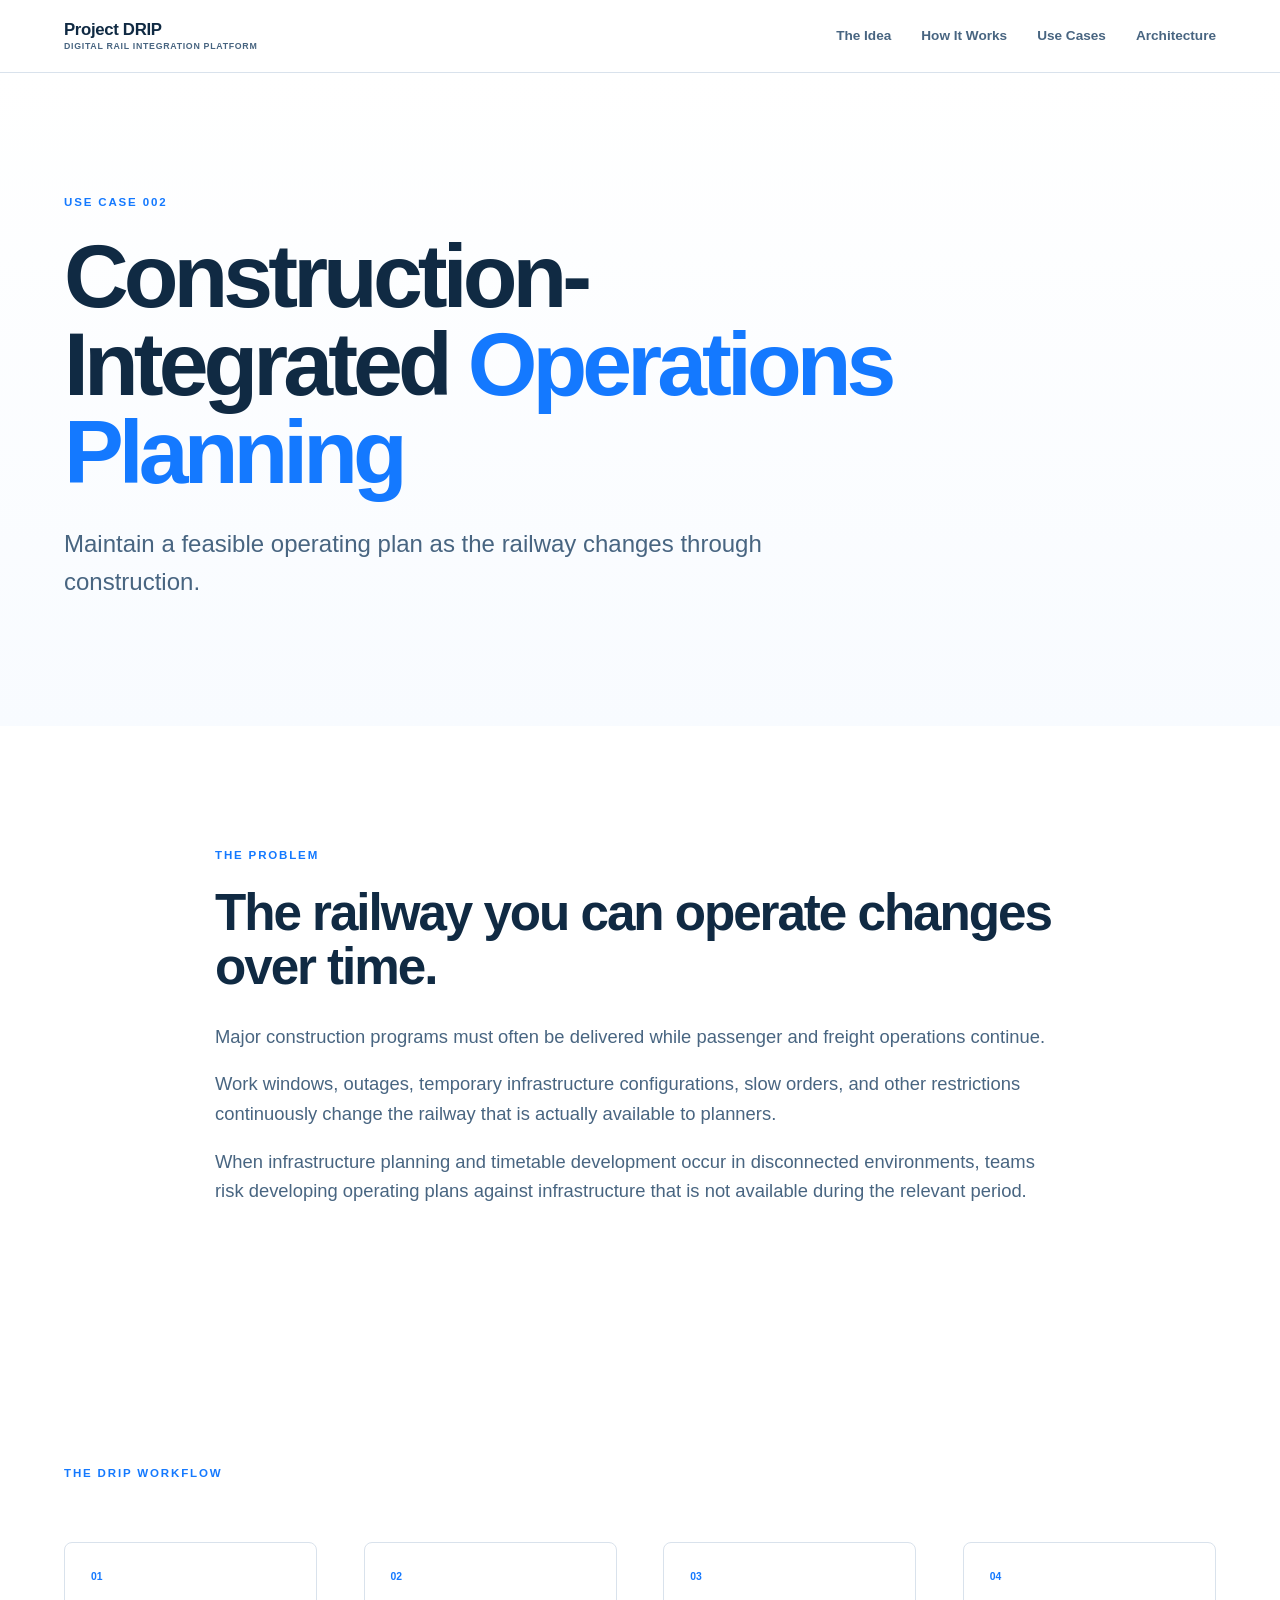
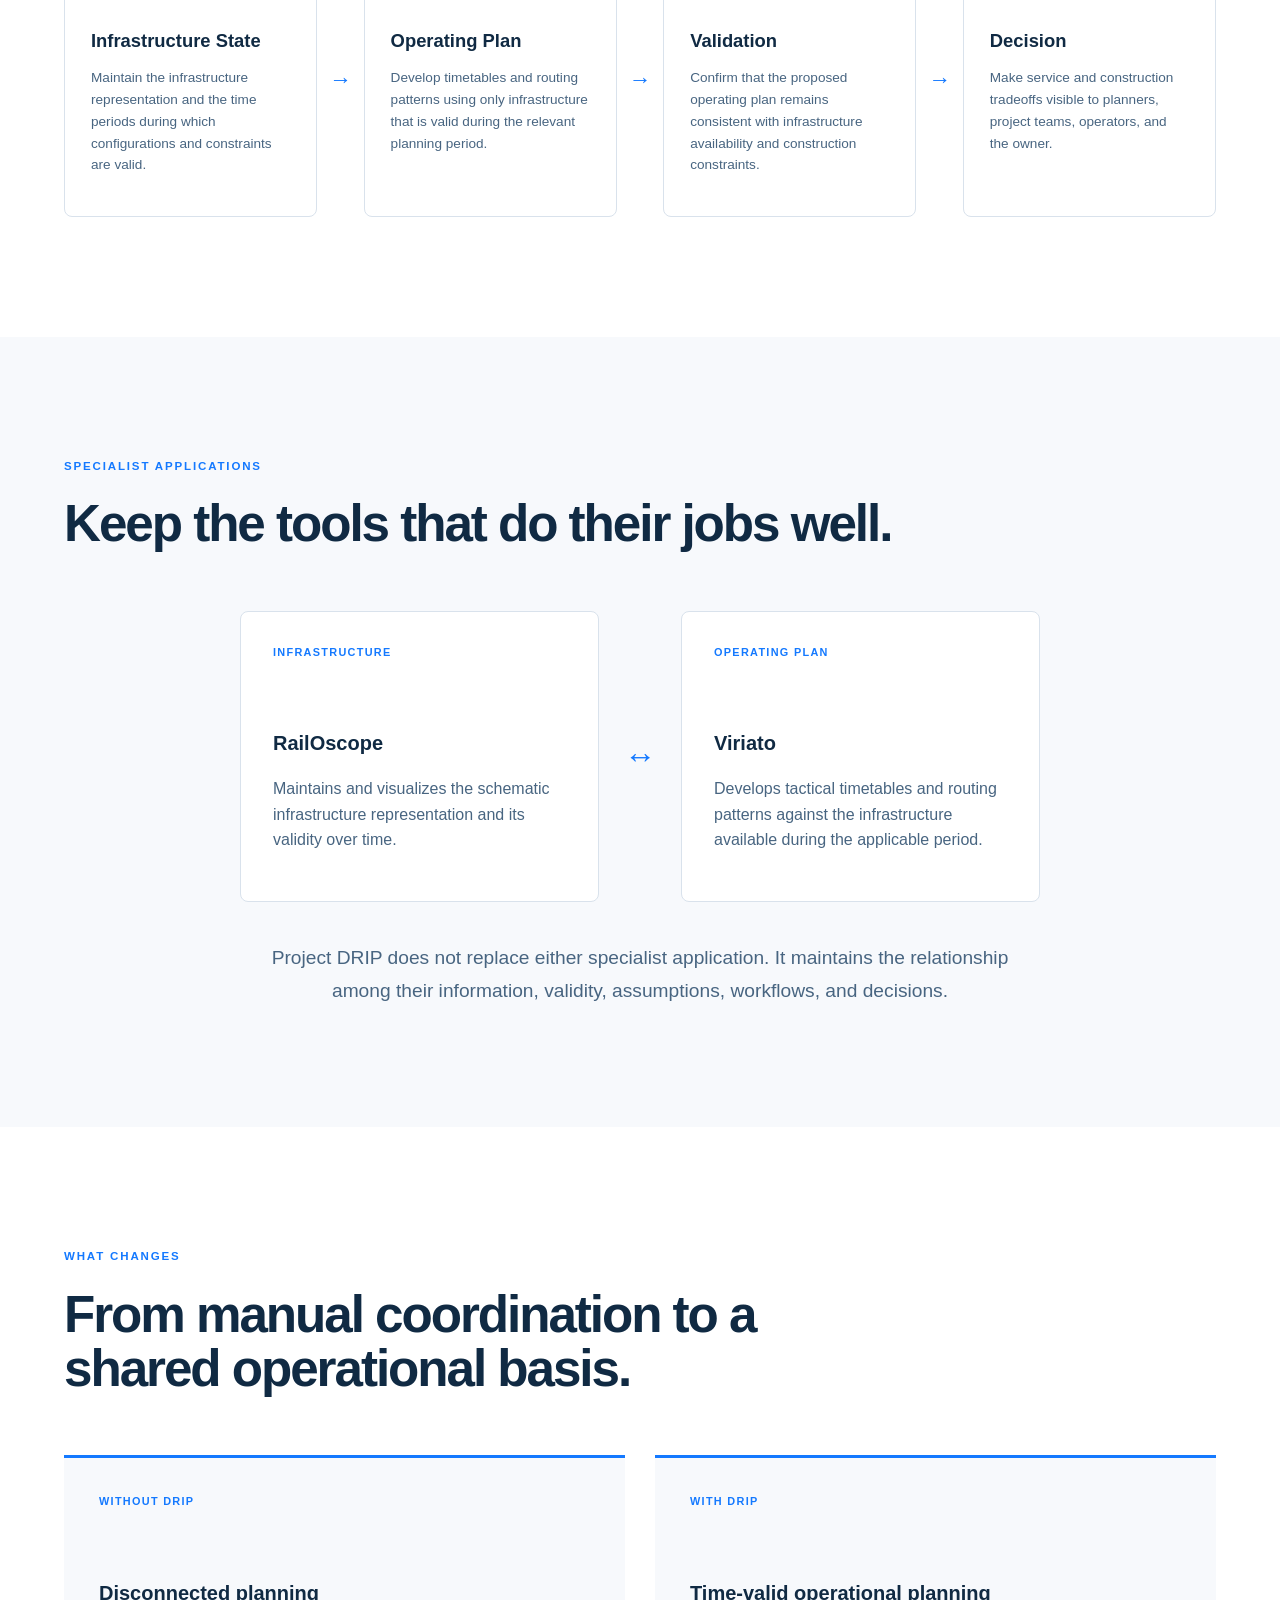
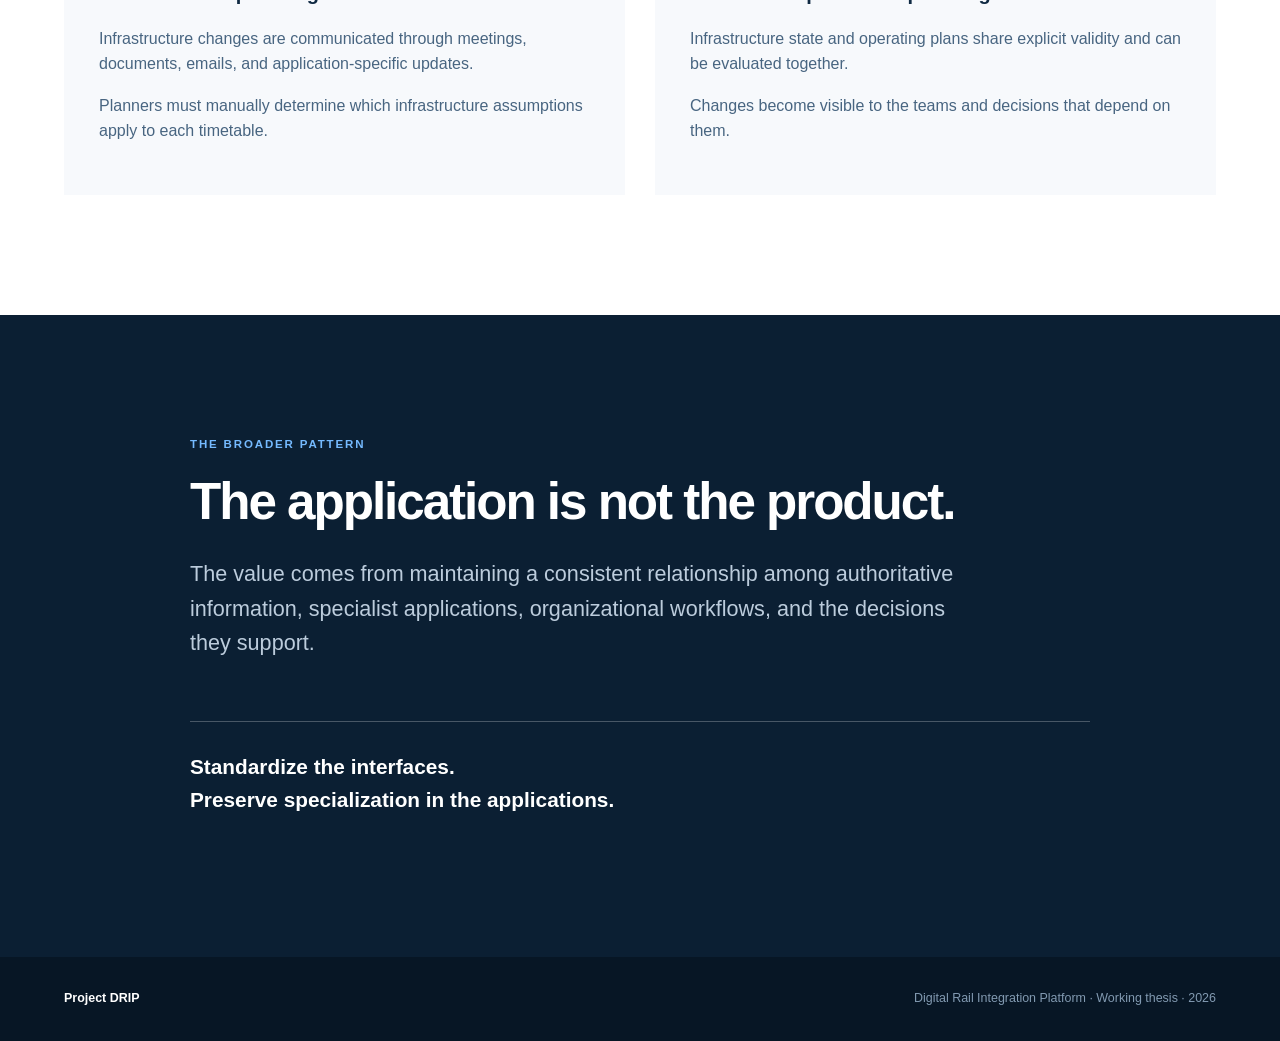
==== construction-operations.html @ 7de424a5 "Add construction operations use case" ====
<!DOCTYPE html>
<html lang="en">
<head>
  <meta charset="UTF-8">
  <meta name="viewport" content="width=device-width, initial-scale=1.0">

  <title>Construction-Integrated Operations | Project DRIP</title>

  <link rel="stylesheet" href="style.css">
</head>

<body>

  <header class="site-header">
    <div class="container nav">

      <a class="brand" href="index.html">
        Project DRIP
        <small>Digital Rail Integration Platform</small>
      </a>

      <nav>
        <a href="index.html#idea">The Idea</a>
        <a href="index.html#core">How It Works</a>
        <a href="index.html#cases">Use Cases</a>
        <a href="index.html#architecture">Architecture</a>
      </nav>

    </div>
  </header>


  <main>

    <section class="use-case-hero">
      <div class="container">

        <p class="eyebrow">USE CASE 002</p>

        <h1>
          Construction-Integrated
          <span>Operations Planning</span>
        </h1>

        <p class="hero-text">
          Maintain a feasible operating plan as the railway changes through
          construction.
        </p>

      </div>
    </section>


    <section class="section">
      <div class="container use-case-content">

        <p class="eyebrow">THE PROBLEM</p>

        <h2>
          The railway you can operate changes over time.
        </h2>

        <p>
          Major construction programs must often be delivered while passenger
          and freight operations continue.
        </p>

        <p>
          Work windows, outages, temporary infrastructure configurations,
          slow orders, and other restrictions continuously change the railway
          that is actually available to planners.
        </p>

        <p>
          When infrastructure planning and timetable development occur in
          disconnected environments, teams risk developing operating plans
          against infrastructure that is not available during the relevant
          period.
        </p>

      </div>
    </section>


    <section class="section core">
      <div class="container">

        <p class="eyebrow">THE DRIP WORKFLOW</p>

        <div class="case-flow">

          <div class="flow-box">
            <span>01</span>
            <strong>Infrastructure State</strong>
            <p>
              Maintain the infrastructure representation and the time periods
              during which configurations and constraints are valid.
            </p>
          </div>

          <div class="flow-arrow">→</div>

          <div class="flow-box">
            <span>02</span>
            <strong>Operating Plan</strong>
            <p>
              Develop timetables and routing patterns using only infrastructure
              that is valid during the relevant planning period.
            </p>
          </div>

          <div class="flow-arrow">→</div>

          <div class="flow-box">
            <span>03</span>
            <strong>Validation</strong>
            <p>
              Confirm that the proposed operating plan remains consistent with
              infrastructure availability and construction constraints.
            </p>
          </div>

          <div class="flow-arrow">→</div>

          <div class="flow-box">
            <span>04</span>
            <strong>Decision</strong>
            <p>
              Make service and construction tradeoffs visible to planners,
              project teams, operators, and the owner.
            </p>
          </div>

        </div>

      </div>
    </section>


    <section class="section problem">
      <div class="container">

        <p class="eyebrow">SPECIALIST APPLICATIONS</p>

        <h2>
          Keep the tools that do their jobs well.
        </h2>

        <div class="tool-model">

          <div class="tool-card">
            <p class="case-number">INFRASTRUCTURE</p>
            <h3>RailOscope</h3>
            <p>
              Maintains and visualizes the schematic infrastructure
              representation and its validity over time.
            </p>
          </div>

          <div class="tool-connection">↔</div>

          <div class="tool-card">
            <p class="case-number">OPERATING PLAN</p>
            <h3>Viriato</h3>
            <p>
              Develops tactical timetables and routing patterns against the
              infrastructure available during the applicable period.
            </p>
          </div>

        </div>

        <p class="section-intro tool-close">
          Project DRIP does not replace either specialist application.
          It maintains the relationship among their information, validity,
          assumptions, workflows, and decisions.
        </p>

      </div>
    </section>


    <section class="section">
      <div class="container">

        <p class="eyebrow">WHAT CHANGES</p>

        <h2>
          From manual coordination to a shared operational basis.
        </h2>

        <div class="before-after">

          <div>
            <p class="case-number">WITHOUT DRIP</p>
            <h3>Disconnected planning</h3>
            <p>
              Infrastructure changes are communicated through meetings,
              documents, emails, and application-specific updates.
            </p>
            <p>
              Planners must manually determine which infrastructure assumptions
              apply to each timetable.
            </p>
          </div>

          <div>
            <p class="case-number">WITH DRIP</p>
            <h3>Time-valid operational planning</h3>
            <p>
              Infrastructure state and operating plans share explicit validity
              and can be evaluated together.
            </p>
            <p>
              Changes become visible to the teams and decisions that depend on
              them.
            </p>
          </div>

        </div>

      </div>
    </section>


    <section class="section thesis">
      <div class="container thesis-content">

        <p class="eyebrow">THE BROADER PATTERN</p>

        <h2>
          The application is not the product.
        </h2>

        <p>
          The value comes from maintaining a consistent relationship among
          authoritative information, specialist applications, organizational
          workflows, and the decisions they support.
        </p>

        <p class="thesis-close">
          Standardize the interfaces.<br>
          Preserve specialization in the applications.
        </p>

      </div>
    </section>

  </main>


  <footer>
    <div class="container footer-content">
      <strong>Project DRIP</strong>
      <span>Digital Rail Integration Platform · Working thesis · 2026</span>
    </div>
  </footer>

</body>
</html>
---- style.css ----
/* =========================================================
   Project DRIP v0.2
   ========================================================= */

:root {
  --ink: #102a43;
  --ink-light: #486581;
  --blue: #1479ff;
  --blue-dark: #075cc5;
  --blue-pale: #edf6ff;
  --green: #12a67a;
  --amber: #d98b18;
  --paper: #ffffff;
  --off-white: #f7f9fc;
  --line: #d9e2ec;
  --dark: #0b1f33;

  --max-width: 1180px;
  --radius: 8px;
}


/* ---------- RESET ---------- */

* {
  box-sizing: border-box;
}

html {
  scroll-behavior: smooth;
}

body {
  margin: 0;

  font-family:
    Inter,
    -apple-system,
    BlinkMacSystemFont,
    "Segoe UI",
    Roboto,
    Helvetica,
    Arial,
    sans-serif;

  color: var(--ink);
  background: var(--paper);
  line-height: 1.6;
}

a {
  color: inherit;
  text-decoration: none;
}

.container {
  width: min(90%, var(--max-width));
  margin: 0 auto;
}


/* ---------- TYPOGRAPHY ---------- */

h1,
h2,
h3,
p {
  margin-top: 0;
}

h1 {
  max-width: 900px;
  margin-bottom: 28px;

  font-size: clamp(3rem, 7vw, 6.6rem);
  line-height: 0.98;
  letter-spacing: -0.055em;
  font-weight: 650;
}

h1 span {
  color: var(--blue);
}

h2 {
  max-width: 850px;
  margin-bottom: 28px;

  font-size: clamp(2.2rem, 4vw, 4.2rem);
  line-height: 1.05;
  letter-spacing: -0.04em;
  font-weight: 600;
}

h3 {
  font-size: 1.25rem;
  line-height: 1.25;
}

.eyebrow {
  margin-bottom: 22px;

  color: var(--blue);
  font-size: 0.72rem;
  font-weight: 750;
  letter-spacing: 0.16em;
}

.section-intro {
  max-width: 760px;
  margin-bottom: 56px;

  color: var(--ink-light);
  font-size: 1.2rem;
  line-height: 1.7;
}


/* ---------- HEADER ---------- */

.site-header {
  position: sticky;
  top: 0;
  z-index: 100;

  background: rgba(255, 255, 255, 0.94);
  border-bottom: 1px solid var(--line);
  backdrop-filter: blur(12px);
}

.nav {
  min-height: 72px;

  display: flex;
  align-items: center;
  justify-content: space-between;
}

.brand {
  display: flex;
  flex-direction: column;

  font-size: 1.05rem;
  font-weight: 750;
  line-height: 1.05;
  letter-spacing: -0.02em;
}

.brand small {
  margin-top: 4px;

  color: var(--ink-light);
  font-size: 0.55rem;
  font-weight: 600;
  letter-spacing: 0.08em;
  text-transform: uppercase;
}

nav {
  display: flex;
  gap: 30px;
}

nav a {
  color: var(--ink-light);
  font-size: 0.85rem;
  font-weight: 600;
}

nav a:hover {
  color: var(--blue);
}


/* ---------- HERO ---------- */

.hero {
  min-height: 82vh;

  display: flex;
  align-items: center;

  padding: 120px 0 100px;

  background:
    linear-gradient(
      180deg,
      #ffffff 0%,
      #f8fbff 100%
    );
}

.hero-content {
  position: relative;
}

.hero-text {
  max-width: 750px;
  margin-bottom: 34px;

  color: var(--ink-light);
  font-size: clamp(1.15rem, 2vw, 1.5rem);
  line-height: 1.6;
}

.hero-principle {
  display: inline-block;

  padding-top: 18px;

  border-top: 2px solid var(--blue);

  font-size: 1rem;
  font-weight: 650;
}


/* ---------- GENERAL SECTIONS ---------- */

.section {
  padding: 120px 0;
}

.problem,
.cases {
  background: var(--off-white);
}


/* ---------- PROBLEM / DOMAINS ---------- */

.domain-grid {
  display: grid;
  grid-template-columns: repeat(5, 1fr);

  margin: 50px 0;

  border-top: 1px solid var(--line);
  border-bottom: 1px solid var(--line);
}

.domain-card {
  min-height: 150px;
  padding: 26px 22px;

  border-right: 1px solid var(--line);
}

.domain-card:last-child {
  border-right: none;
}

.domain-card span {
  display: block;
  margin-bottom: 42px;

  color: var(--blue);
  font-size: 0.7rem;
  font-weight: 750;
}

.domain-card h3 {
  margin-bottom: 0;
}

.problem-close {
  max-width: 780px;

  color: var(--ink-light);
  font-size: 1.15rem;
}


/* ---------- CORE MODEL ---------- */

.core-model {
  max-width: 760px;
  margin: 70px auto 45px;

  text-align: center;
}

.core-input {
  display: grid;
  grid-template-columns: 1fr auto 1fr;
  align-items: center;
  gap: 20px;
}

.model-box {
  padding: 26px 30px;

  background: var(--paper);
  border: 1px solid var(--line);
  border-radius: var(--radius);

  box-shadow: 0 8px 24px rgba(16, 42, 67, 0.06);
}

.model-box span {
  display: block;
  margin-bottom: 8px;

  color: var(--ink-light);
  font-size: 0.65rem;
  font-weight: 750;
  letter-spacing: 0.12em;
}

.model-box strong {
  font-size: 1.3rem;
}

.model-primary {
  max-width: 430px;
  margin: 0 auto;

  color: white;
  background: var(--blue);
  border-color: var(--blue);
}

.model-primary span {
  color: rgba(255, 255, 255, 0.72);
}

.plus {
  color: var(--blue);
  font-size: 1.7rem;
}

.arrow-down {
  margin: 18px 0;

  color: var(--blue);
  font-size: 1.6rem;
}

.feedback {
  margin-top: 20px;

  color: var(--green);
  font-size: 0.85rem;
  font-weight: 700;
}

.core-expansion {
  max-width: 680px;
  margin: 0 auto;

  color: var(--ink-light);
  text-align: center;
}


/* ---------- EVOLUTION / CRIS ---------- */

.evolution {
  background: var(--blue-pale);
}

.evolution-model {
  margin: 65px 0 45px;

  display: grid;
  grid-template-columns: 1fr auto 1fr auto 1fr;
  align-items: stretch;
  gap: 20px;
}

.evolution-stage {
  padding: 32px;

  background: white;
  border: 1px solid #b9dcff;
  border-radius: var(--radius);
}

.evolution-stage-primary {
  color: white;
  background: var(--blue);
  border-color: var(--blue);
}

.stage-label {
  margin-bottom: 45px;

  color: var(--blue);
  font-size: 0.68rem;
  font-weight: 800;
  letter-spacing: 0.14em;
}

.evolution-stage-primary .stage-label {
  color: rgba(255, 255, 255, 0.7);
}

.evolution-stage p:not(.stage-label) {
  color: var(--ink-light);
}

.evolution-stage-primary p:not(.stage-label) {
  color: rgba(255, 255, 255, 0.78);
}

.evolution-arrow {
  align-self: center;

  color: var(--blue);
  font-size: 1.6rem;
}

.evolution-close {
  max-width: 800px;

  color: var(--ink-light);
  font-size: 1.1rem;
}


/* ---------- WORKFLOW ---------- */

.workflow {
  color: white;
  background: var(--dark);
}

.workflow .eyebrow {
  color: #75baff;
}

.workflow-grid {
  display: grid;
  grid-template-columns: repeat(4, 1fr);
}

.workflow-grid > div {
  min-height: 270px;
  padding: 32px;

  border-top: 1px solid rgba(255, 255, 255, 0.2);
  border-right: 1px solid rgba(255, 255, 255, 0.2);
}

.workflow-grid > div:last-child {
  border-right: none;
}

.workflow-grid span {
  display: block;
  margin-bottom: 65px;

  color: #75baff;
  font-size: 0.7rem;
  font-weight: 750;
}

.workflow-grid h3 {
  font-size: 1.6rem;
}

.workflow-grid p {
  color: #bcccdc;
}


/* ---------- CASES ---------- */

.case-grid {
  display: grid;
  grid-template-columns: repeat(2, 1fr);
  gap: 24px;

  margin-top: 60px;
}

.case-card {
  min-height: 390px;
  padding: 34px;

  display: flex;
  flex-direction: column;

  background: white;
  border: 1px solid var(--line);
  border-radius: var(--radius);

  transition:
    transform 0.2s ease,
    box-shadow 0.2s ease;
}

.case-card:hover {
  transform: translateY(-4px);

  box-shadow: 0 14px 36px rgba(16, 42, 67, 0.09);
}

.case-number {
  margin-bottom: 70px;

  color: var(--blue);
  font-size: 0.68rem;
  font-weight: 750;
  letter-spacing: 0.12em;
}

.case-card h3 {
  font-size: 1.55rem;
}

.case-card > p:not(.case-number) {
  color: var(--ink-light);
}

.case-relationship {
  margin: 24px 0;
  padding: 14px 16px;

  color: var(--blue-dark);
  background: var(--blue-pale);
  border-left: 3px solid var(--blue);

  font-size: 0.82rem;
  font-weight: 700;
}

.case-tags {
  margin-top: auto;

  display: flex;
  flex-wrap: wrap;
  gap: 8px;
}

.case-tags span {
  padding: 6px 10px;

  color: var(--ink-light);
  background: var(--off-white);
  border: 1px solid var(--line);
  border-radius: 100px;

  font-size: 0.68rem;
  font-weight: 650;
}


/* ---------- ARCHITECTURE ---------- */

.architecture-model {
  margin-top: 70px;
  padding: 50px;

  background: var(--off-white);
  border: 1px solid var(--line);
  border-radius: var(--radius);

  text-align: center;
}

.architecture-row,
.outcome-row {
  display: grid;
  gap: 12px;
}

.architecture-row {
  grid-template-columns: repeat(5, 1fr);
}

.outcome-row {
  grid-template-columns: repeat(3, 1fr);
}

.architecture-row div,
.outcome-row div {
  padding: 18px 10px;

  background: white;
  border: 1px solid var(--line);
  border-radius: 5px;

  font-size: 0.85rem;
  font-weight: 650;
}

.architecture-arrow {
  margin: 16px 0;

  color: var(--blue);
  font-size: 1.4rem;
}

.standards-layer {
  padding: 17px;

  color: var(--blue-dark);
  background: var(--blue-pale);
  border: 1px solid #b9dcff;
  border-radius: 5px;

  font-size: 0.72rem;
  font-weight: 750;
  letter-spacing: 0.08em;
}

.platform-layer {
  padding: 30px;

  color: white;
  background: var(--blue);
  border-radius: 5px;
}

.platform-layer span {
  display: block;
  margin-bottom: 6px;

  font-size: 0.65rem;
  font-weight: 750;
  letter-spacing: 0.14em;

  opacity: 0.75;
}

.platform-layer strong {
  font-size: 1.35rem;
}


/* ---------- PRINCIPLES ---------- */

.principles {
  background: var(--paper);
}

.principle-list {
  border-top: 1px solid var(--line);
}

.principle-list > div {
  display: grid;
  grid-template-columns: 80px 1fr;
  align-items: center;

  min-height: 105px;

  border-bottom: 1px solid var(--line);
}

.principle-list span {
  color: var(--blue);
  font-size: 0.7rem;
  font-weight: 750;
}

.principle-list h3 {
  margin: 0;

  font-size: clamp(1.4rem, 2.5vw, 2.2rem);
  letter-spacing: -0.025em;
}


/* ---------- THESIS ---------- */

.thesis {
  color: white;
  background: var(--dark);
}

.thesis-content {
  max-width: 900px;
}

.thesis .eyebrow {
  color: #75baff;
}

.thesis h2 {
  color: white;
}

.thesis-content > p:not(.eyebrow):not(.thesis-close) {
  max-width: 800px;

  color: #bcccdc;
  font-size: 1.35rem;
}

.thesis-close {
  margin-top: 60px;
  padding-top: 28px;

  border-top: 1px solid rgba(255, 255, 255, 0.25);

  color: white;
  font-size: 1.3rem;
  font-weight: 650;
}


/* ---------- DETAILED USE CASE ---------- */

.use-case-hero {
  padding: 120px 0 90px;

  background:
    linear-gradient(
      180deg,
      #ffffff 0%,
      #f8fbff 100%
    );
}

.use-case-content {
  max-width: 850px;
}

.use-case-content > p:not(.eyebrow) {
  color: var(--ink-light);
  font-size: 1.15rem;
}

.case-flow {
  display: grid;
  grid-template-columns: 1fr auto 1fr auto 1fr auto 1fr;
  align-items: stretch;
  gap: 12px;

  margin-top: 60px;
}

.flow-box {
  padding: 26px;

  background: white;
  border: 1px solid var(--line);
  border-radius: var(--radius);
}

.flow-box span {
  display: block;
  margin-bottom: 40px;

  color: var(--blue);
  font-size: 0.65rem;
  font-weight: 750;
}

.flow-box strong {
  display: block;
  margin-bottom: 12px;

  font-size: 1.15rem;
}

.flow-box p {
  color: var(--ink-light);
  font-size: 0.85rem;
}

.flow-arrow {
  align-self: center;

  color: var(--blue);
  font-size: 1.4rem;
}

.tool-model {
  max-width: 800px;
  margin: 60px auto 40px;

  display: grid;
  grid-template-columns: 1fr auto 1fr;
  align-items: center;
  gap: 25px;
}

.tool-card {
  min-height: 250px;
  padding: 32px;

  background: white;
  border: 1px solid var(--line);
  border-radius: var(--radius);
}

.tool-card p:not(.case-number) {
  color: var(--ink-light);
}

.tool-connection {
  color: var(--blue);
  font-size: 2rem;
}

.tool-close {
  margin: 0 auto;
  text-align: center;
}

.before-after {
  display: grid;
  grid-template-columns: 1fr 1fr;
  gap: 30px;

  margin-top: 60px;
}

.before-after > div {
  padding: 35px;

  background: var(--off-white);
  border-top: 3px solid var(--blue);
}

.before-after p:not(.case-number) {
  color: var(--ink-light);
}


/* ---------- FOOTER ---------- */

footer {
  padding: 32px 0;

  color: #829ab1;
  background: #071625;
}

.footer-content {
  display: flex;
  justify-content: space-between;

  font-size: 0.78rem;
}

.footer-content strong {
  color: white;
}


/* ---------- RESPONSIVE ---------- */

@media (max-width: 850px) {

  nav {
    display: none;
  }

  .hero {
    min-height: auto;
  }

  .section {
    padding: 85px 0;
  }

  .domain-grid,
  .case-grid,
  .workflow-grid {
    grid-template-columns: 1fr;
  }

  .domain-card,
  .workflow-grid > div {
    border-right: none;
    border-bottom: 1px solid var(--line);
  }

  .core-input {
    grid-template-columns: 1fr;
  }

  .plus {
    margin: -10px 0;
  }

  .evolution-model {
    grid-template-columns: 1fr;
  }

  .evolution-arrow {
    transform: rotate(90deg);
    justify-self: center;
  }

  .architecture-row {
    grid-template-columns: 1fr;
  }

  .architecture-model {
    padding: 24px;
  }

  .case-flow,
  .tool-model,
  .before-after {
    grid-template-columns: 1fr;
  }

  .flow-arrow,
  .tool-connection {
    transform: rotate(90deg);
    justify-self: center;
  }

  .footer-content {
    gap: 15px;
    flex-direction: column;
  }
}
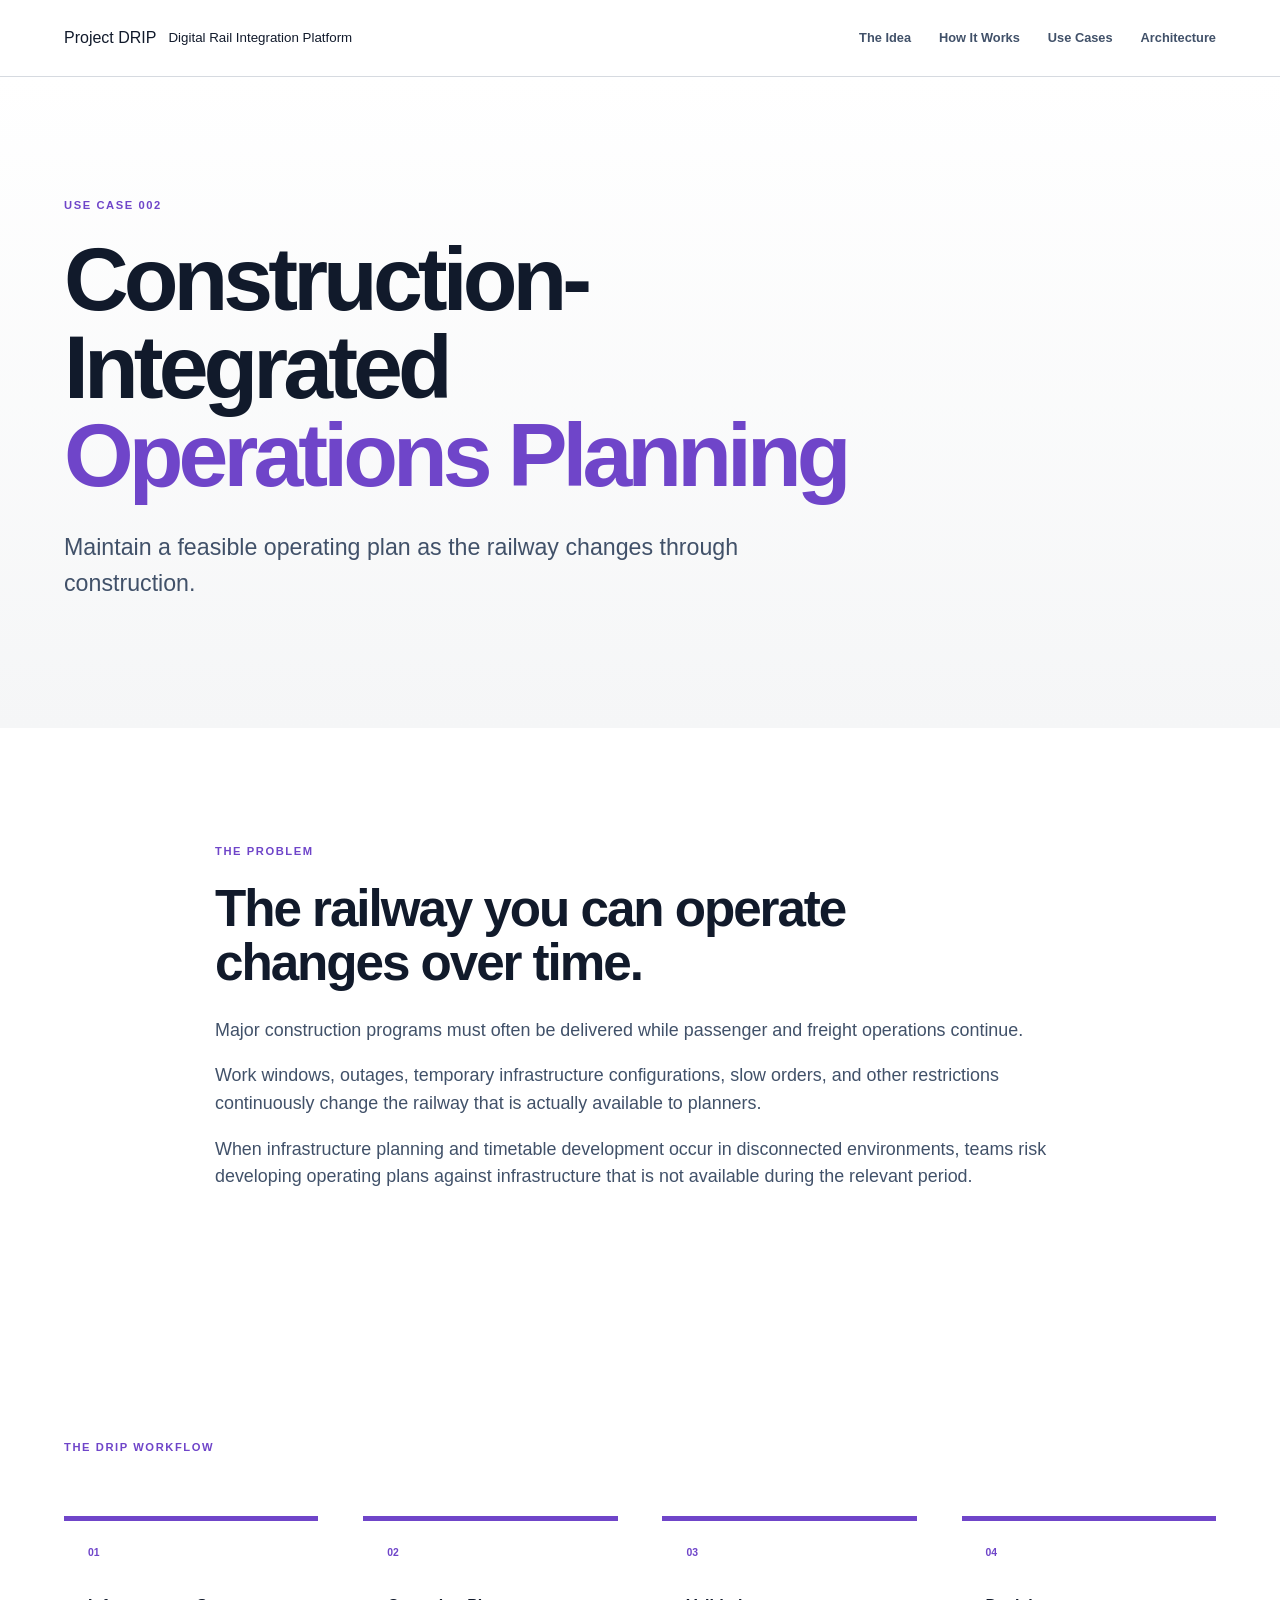
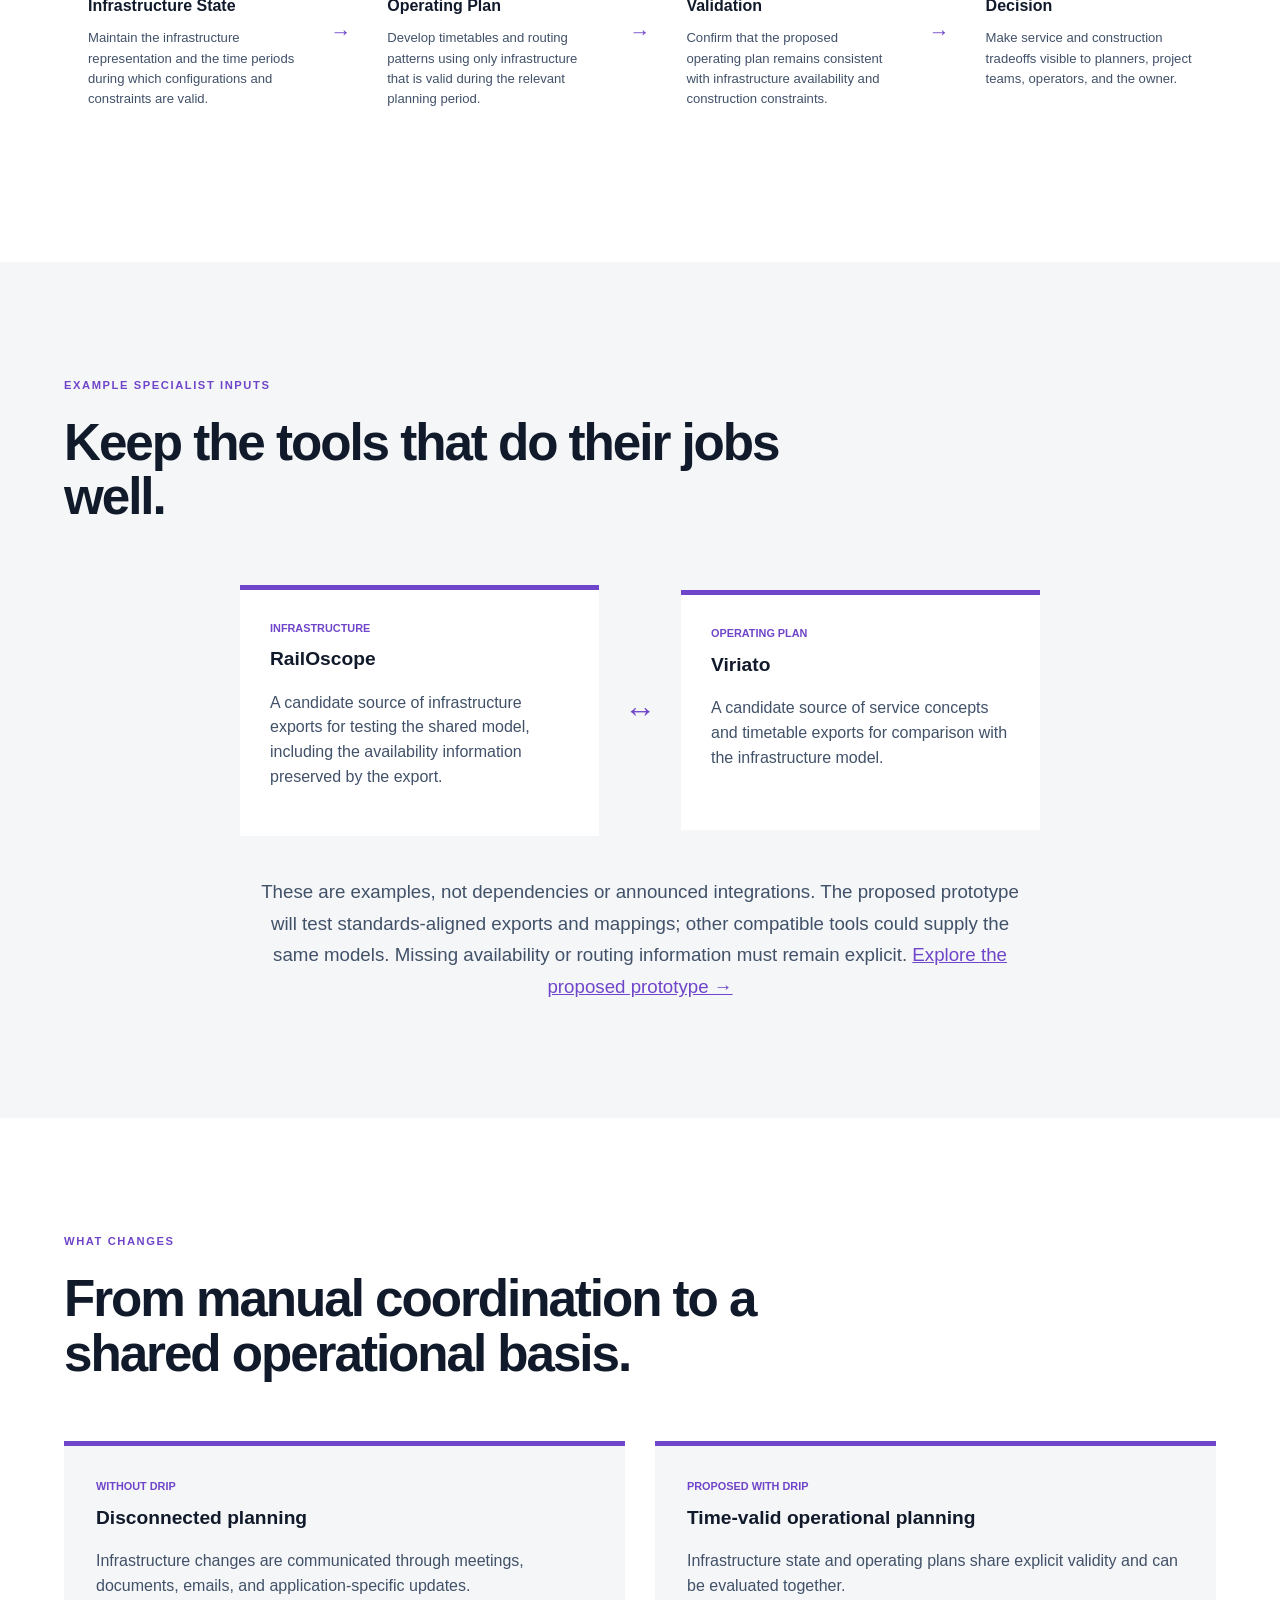
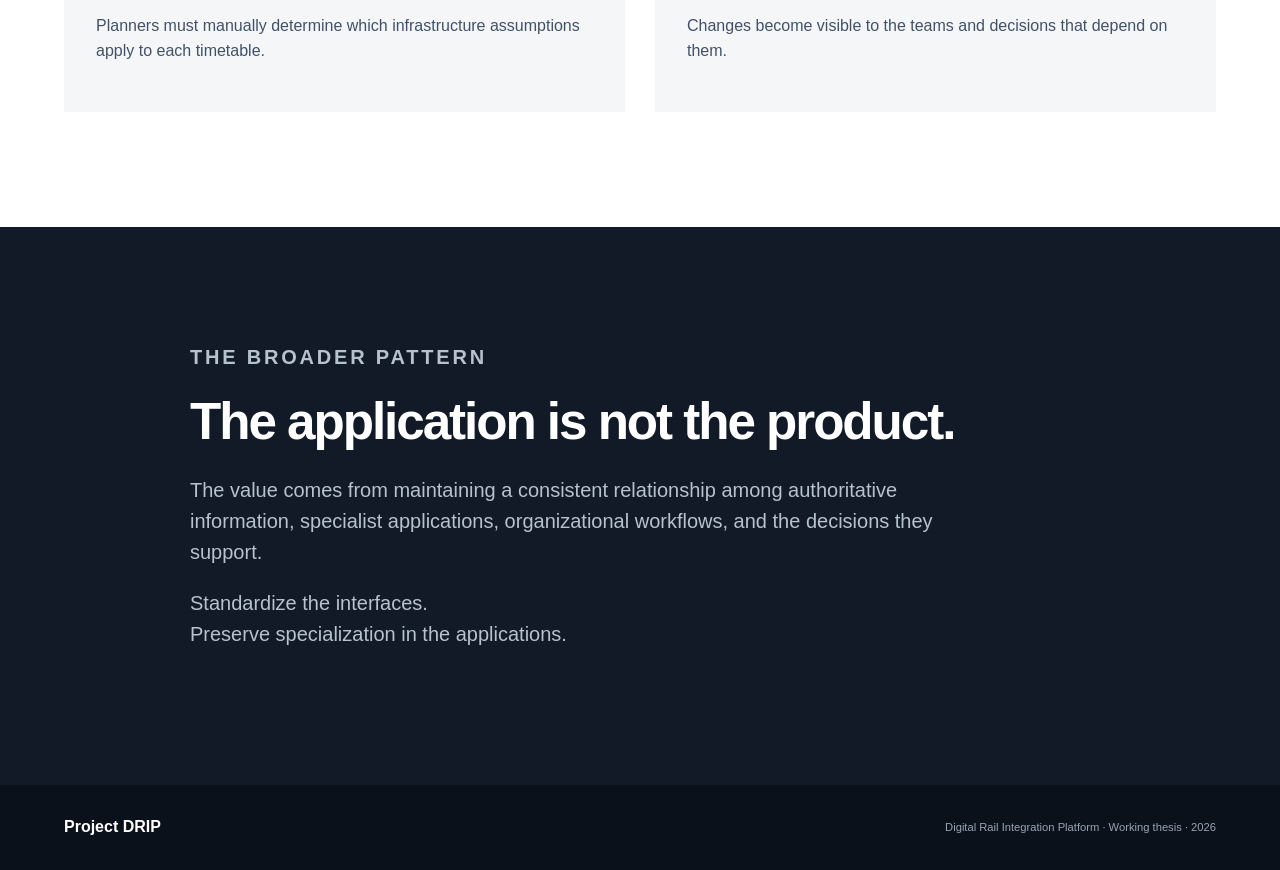
==== commit 2b0313db: "Clarify DRIP operating-plan architecture and prototype Simplify client capacity around the North Sta" ====
--- a/construction-operations.html
+++ b/construction-operations.html
@@ -1,260 +1,256 @@
-<!DOCTYPE html>
-<html lang="en">
-<head>
-  <meta charset="UTF-8">
-  <meta name="viewport" content="width=device-width, initial-scale=1.0">
-
-  <title>Construction-Integrated Operations | Project DRIP</title>
-
-  <link rel="stylesheet" href="style.css">
-</head>
-
-<body>
-
-  <header class="site-header">
-    <div class="container nav">
-
-      <a class="brand" href="index.html">
-        Project DRIP
-        <small>Digital Rail Integration Platform</small>
-      </a>
-
-      <nav>
-        <a href="index.html#idea">The Idea</a>
-        <a href="index.html#core">How It Works</a>
-        <a href="index.html#cases">Use Cases</a>
-        <a href="index.html#architecture">Architecture</a>
-      </nav>
-
-    </div>
-  </header>
-
-
-  <main>
-
-    <section class="use-case-hero">
-      <div class="container">
-
-        <p class="eyebrow">USE CASE 002</p>
-
-        <h1>
-          Construction-Integrated
-          <span>Operations Planning</span>
-        </h1>
-
-        <p class="hero-text">
-          Maintain a feasible operating plan as the railway changes through
-          construction.
-        </p>
-
-      </div>
-    </section>
-
-
-    <section class="section">
-      <div class="container use-case-content">
-
-        <p class="eyebrow">THE PROBLEM</p>
-
-        <h2>
-          The railway you can operate changes over time.
-        </h2>
-
-        <p>
-          Major construction programs must often be delivered while passenger
-          and freight operations continue.
-        </p>
-
-        <p>
-          Work windows, outages, temporary infrastructure configurations,
-          slow orders, and other restrictions continuously change the railway
-          that is actually available to planners.
-        </p>
-
-        <p>
-          When infrastructure planning and timetable development occur in
-          disconnected environments, teams risk developing operating plans
-          against infrastructure that is not available during the relevant
-          period.
-        </p>
-
-      </div>
-    </section>
-
-
-    <section class="section core">
-      <div class="container">
-
-        <p class="eyebrow">THE DRIP WORKFLOW</p>
-
-        <div class="case-flow">
-
-          <div class="flow-box">
-            <span>01</span>
-            <strong>Infrastructure State</strong>
-            <p>
-              Maintain the infrastructure representation and the time periods
-              during which configurations and constraints are valid.
-            </p>
-          </div>
-
-          <div class="flow-arrow">→</div>
-
-          <div class="flow-box">
-            <span>02</span>
-            <strong>Operating Plan</strong>
-            <p>
-              Develop timetables and routing patterns using only infrastructure
-              that is valid during the relevant planning period.
-            </p>
-          </div>
-
-          <div class="flow-arrow">→</div>
-
-          <div class="flow-box">
-            <span>03</span>
-            <strong>Validation</strong>
-            <p>
-              Confirm that the proposed operating plan remains consistent with
-              infrastructure availability and construction constraints.
-            </p>
-          </div>
-
-          <div class="flow-arrow">→</div>
-
-          <div class="flow-box">
-            <span>04</span>
-            <strong>Decision</strong>
-            <p>
-              Make service and construction tradeoffs visible to planners,
-              project teams, operators, and the owner.
-            </p>
-          </div>
-
-        </div>
-
-      </div>
-    </section>
-
-
-    <section class="section problem">
-      <div class="container">
-
-        <p class="eyebrow">SPECIALIST APPLICATIONS</p>
-
-        <h2>
-          Keep the tools that do their jobs well.
-        </h2>
-
-        <div class="tool-model">
-
-          <div class="tool-card">
-            <p class="case-number">INFRASTRUCTURE</p>
-            <h3>RailOscope</h3>
-            <p>
-              Maintains and visualizes the schematic infrastructure
-              representation and its validity over time.
-            </p>
-          </div>
-
-          <div class="tool-connection">↔</div>
-
-          <div class="tool-card">
-            <p class="case-number">OPERATING PLAN</p>
-            <h3>Viriato</h3>
-            <p>
-              Develops tactical timetables and routing patterns against the
-              infrastructure available during the applicable period.
-            </p>
-          </div>
-
-        </div>
-
-        <p class="section-intro tool-close">
-          Project DRIP does not replace either specialist application.
-          It maintains the relationship among their information, validity,
-          assumptions, workflows, and decisions.
-        </p>
-
-      </div>
-    </section>
-
-
-    <section class="section">
-      <div class="container">
-
-        <p class="eyebrow">WHAT CHANGES</p>
-
-        <h2>
-          From manual coordination to a shared operational basis.
-        </h2>
-
-        <div class="before-after">
-
-          <div>
-            <p class="case-number">WITHOUT DRIP</p>
-            <h3>Disconnected planning</h3>
-            <p>
-              Infrastructure changes are communicated through meetings,
-              documents, emails, and application-specific updates.
-            </p>
-            <p>
-              Planners must manually determine which infrastructure assumptions
-              apply to each timetable.
-            </p>
-          </div>
-
-          <div>
-            <p class="case-number">WITH DRIP</p>
-            <h3>Time-valid operational planning</h3>
-            <p>
-              Infrastructure state and operating plans share explicit validity
-              and can be evaluated together.
-            </p>
-            <p>
-              Changes become visible to the teams and decisions that depend on
-              them.
-            </p>
-          </div>
-
-        </div>
-
-      </div>
-    </section>
-
-
-    <section class="section thesis">
-      <div class="container thesis-content">
-
-        <p class="eyebrow">THE BROADER PATTERN</p>
-
-        <h2>
-          The application is not the product.
-        </h2>
-
-        <p>
-          The value comes from maintaining a consistent relationship among
-          authoritative information, specialist applications, organizational
-          workflows, and the decisions they support.
-        </p>
-
-        <p class="thesis-close">
-          Standardize the interfaces.<br>
-          Preserve specialization in the applications.
-        </p>
-
-      </div>
-    </section>
-
-  </main>
-
-
-  <footer>
-    <div class="container footer-content">
-      <strong>Project DRIP</strong>
-      <span>Digital Rail Integration Platform · Working thesis · 2026</span>
-    </div>
-  </footer>
-
-</body>
-</html>
+<!DOCTYPE html>
+<html lang="en">
+<head>
+  <meta charset="UTF-8">
+  <meta name="viewport" content="width=device-width, initial-scale=1.0">
+
+  <title>Construction-Integrated Operations | Project DRIP</title>
+
+  <link rel="stylesheet" href="style.css">
+</head>
+
+<body>
+
+  <header class="site-header">
+    <div class="container nav">
+
+      <a class="brand" href="index.html">
+        Project DRIP
+        <small>Digital Rail Integration Platform</small>
+      </a>
+
+      <nav>
+        <a href="index.html#idea">The Idea</a>
+        <a href="index.html#core">How It Works</a>
+        <a href="index.html#cases">Use Cases</a>
+        <a href="index.html#architecture">Architecture</a>
+      </nav>
+
+    </div>
+  </header>
+
+
+  <main>
+
+    <section class="use-case-hero">
+      <div class="container">
+
+        <p class="eyebrow">USE CASE 002</p>
+
+        <h1>
+          Construction-Integrated
+          <span>Operations Planning</span>
+        </h1>
+
+        <p class="hero-text">
+          Maintain a feasible operating plan as the railway changes through
+          construction.
+        </p>
+
+      </div>
+    </section>
+
+
+    <section class="section">
+      <div class="container use-case-content">
+
+        <p class="eyebrow">THE PROBLEM</p>
+
+        <h2>
+          The railway you can operate changes over time.
+        </h2>
+
+        <p>
+          Major construction programs must often be delivered while passenger
+          and freight operations continue.
+        </p>
+
+        <p>
+          Work windows, outages, temporary infrastructure configurations,
+          slow orders, and other restrictions continuously change the railway
+          that is actually available to planners.
+        </p>
+
+        <p>
+          When infrastructure planning and timetable development occur in
+          disconnected environments, teams risk developing operating plans
+          against infrastructure that is not available during the relevant
+          period.
+        </p>
+
+      </div>
+    </section>
+
+
+    <section class="section core">
+      <div class="container">
+
+        <p class="eyebrow">THE DRIP WORKFLOW</p>
+
+        <div class="case-flow">
+
+          <div class="flow-box">
+            <span>01</span>
+            <strong>Infrastructure State</strong>
+            <p>
+              Maintain the infrastructure representation and the time periods
+              during which configurations and constraints are valid.
+            </p>
+          </div>
+
+          <div class="flow-arrow">→</div>
+
+          <div class="flow-box">
+            <span>02</span>
+            <strong>Operating Plan</strong>
+            <p>
+              Develop timetables and routing patterns using only infrastructure
+              that is valid during the relevant planning period.
+            </p>
+          </div>
+
+          <div class="flow-arrow">→</div>
+
+          <div class="flow-box">
+            <span>03</span>
+            <strong>Validation</strong>
+            <p>
+              Confirm that the proposed operating plan remains consistent with
+              infrastructure availability and construction constraints.
+            </p>
+          </div>
+
+          <div class="flow-arrow">→</div>
+
+          <div class="flow-box">
+            <span>04</span>
+            <strong>Decision</strong>
+            <p>
+              Make service and construction tradeoffs visible to planners,
+              project teams, operators, and the owner.
+            </p>
+          </div>
+
+        </div>
+
+      </div>
+    </section>
+
+
+    <section class="section problem">
+      <div class="container">
+
+        <p class="eyebrow">EXAMPLE SPECIALIST INPUTS</p>
+
+        <h2>
+          Keep the tools that do their jobs well.
+        </h2>
+
+        <div class="tool-model">
+
+          <div class="tool-card">
+            <p class="case-number">INFRASTRUCTURE</p>
+            <h3>RailOscope</h3>
+            <p>
+              A candidate source of infrastructure exports for testing the shared model, including the availability information preserved by the export.
+            </p>
+          </div>
+
+          <div class="tool-connection">↔</div>
+
+          <div class="tool-card">
+            <p class="case-number">OPERATING PLAN</p>
+            <h3>Viriato</h3>
+            <p>
+              A candidate source of service concepts and timetable exports for comparison with the infrastructure model.
+            </p>
+          </div>
+
+        </div>
+
+        <p class="section-intro tool-close">
+          These are examples, not dependencies or announced integrations. The proposed prototype will test standards-aligned exports and mappings; other compatible tools could supply the same models. Missing availability or routing information must remain explicit. <a href="index.html#prototype">Explore the proposed prototype →</a>
+        </p>
+
+      </div>
+    </section>
+
+
+    <section class="section">
+      <div class="container">
+
+        <p class="eyebrow">WHAT CHANGES</p>
+
+        <h2>
+          From manual coordination to a shared operational basis.
+        </h2>
+
+        <div class="before-after">
+
+          <div>
+            <p class="case-number">WITHOUT DRIP</p>
+            <h3>Disconnected planning</h3>
+            <p>
+              Infrastructure changes are communicated through meetings,
+              documents, emails, and application-specific updates.
+            </p>
+            <p>
+              Planners must manually determine which infrastructure assumptions
+              apply to each timetable.
+            </p>
+          </div>
+
+          <div>
+            <p class="case-number">PROPOSED WITH DRIP</p>
+            <h3>Time-valid operational planning</h3>
+            <p>
+              Infrastructure state and operating plans share explicit validity
+              and can be evaluated together.
+            </p>
+            <p>
+              Changes become visible to the teams and decisions that depend on
+              them.
+            </p>
+          </div>
+
+        </div>
+
+      </div>
+    </section>
+
+
+    <section class="section thesis">
+      <div class="container thesis-content">
+
+        <p class="eyebrow">THE BROADER PATTERN</p>
+
+        <h2>
+          The application is not the product.
+        </h2>
+
+        <p>
+          The value comes from maintaining a consistent relationship among
+          authoritative information, specialist applications, organizational
+          workflows, and the decisions they support.
+        </p>
+
+        <p class="thesis-close">
+          Standardize the interfaces.<br>
+          Preserve specialization in the applications.
+        </p>
+
+      </div>
+    </section>
+
+  </main>
+
+
+  <footer>
+    <div class="container footer-content">
+      <strong>Project DRIP</strong>
+      <span>Digital Rail Integration Platform · Working thesis · 2026</span>
+    </div>
+  </footer>
+
+</body>
+</html>
--- a/style.css
+++ b/style.css
@@ -1,914 +1,1935 @@
-/* =========================================================
-   Project DRIP v0.2
-   ========================================================= */
-
-:root {
-  --ink: #102a43;
-  --ink-light: #486581;
-  --blue: #1479ff;
-  --blue-dark: #075cc5;
-  --blue-pale: #edf6ff;
-  --green: #12a67a;
-  --amber: #d98b18;
-  --paper: #ffffff;
-  --off-white: #f7f9fc;
-  --line: #d9e2ec;
-  --dark: #0b1f33;
-
-  --max-width: 1180px;
-  --radius: 8px;
-}
-
-
-/* ---------- RESET ---------- */
-
-* {
-  box-sizing: border-box;
-}
-
-html {
-  scroll-behavior: smooth;
-}
-
-body {
-  margin: 0;
-
-  font-family:
-    Inter,
-    -apple-system,
-    BlinkMacSystemFont,
-    "Segoe UI",
-    Roboto,
-    Helvetica,
-    Arial,
-    sans-serif;
-
-  color: var(--ink);
-  background: var(--paper);
-  line-height: 1.6;
-}
-
-a {
-  color: inherit;
-  text-decoration: none;
-}
-
-.container {
-  width: min(90%, var(--max-width));
-  margin: 0 auto;
-}
-
-
-/* ---------- TYPOGRAPHY ---------- */
-
-h1,
-h2,
-h3,
-p {
-  margin-top: 0;
-}
-
-h1 {
-  max-width: 900px;
-  margin-bottom: 28px;
-
-  font-size: clamp(3rem, 7vw, 6.6rem);
-  line-height: 0.98;
-  letter-spacing: -0.055em;
-  font-weight: 650;
-}
-
-h1 span {
-  color: var(--blue);
-}
-
-h2 {
-  max-width: 850px;
-  margin-bottom: 28px;
-
-  font-size: clamp(2.2rem, 4vw, 4.2rem);
-  line-height: 1.05;
-  letter-spacing: -0.04em;
-  font-weight: 600;
-}
-
-h3 {
-  font-size: 1.25rem;
-  line-height: 1.25;
-}
-
-.eyebrow {
-  margin-bottom: 22px;
-
-  color: var(--blue);
-  font-size: 0.72rem;
-  font-weight: 750;
-  letter-spacing: 0.16em;
-}
-
-.section-intro {
-  max-width: 760px;
-  margin-bottom: 56px;
-
-  color: var(--ink-light);
-  font-size: 1.2rem;
-  line-height: 1.7;
-}
-
-
-/* ---------- HEADER ---------- */
-
-.site-header {
-  position: sticky;
-  top: 0;
-  z-index: 100;
-
-  background: rgba(255, 255, 255, 0.94);
-  border-bottom: 1px solid var(--line);
-  backdrop-filter: blur(12px);
-}
-
-.nav {
-  min-height: 72px;
-
-  display: flex;
-  align-items: center;
-  justify-content: space-between;
-}
-
-.brand {
-  display: flex;
-  flex-direction: column;
-
-  font-size: 1.05rem;
-  font-weight: 750;
-  line-height: 1.05;
-  letter-spacing: -0.02em;
-}
-
-.brand small {
-  margin-top: 4px;
-
-  color: var(--ink-light);
-  font-size: 0.55rem;
-  font-weight: 600;
-  letter-spacing: 0.08em;
-  text-transform: uppercase;
-}
-
-nav {
-  display: flex;
-  gap: 30px;
-}
-
-nav a {
-  color: var(--ink-light);
-  font-size: 0.85rem;
-  font-weight: 600;
-}
-
-nav a:hover {
-  color: var(--blue);
-}
-
-
-/* ---------- HERO ---------- */
-
-.hero {
-  min-height: 82vh;
-
-  display: flex;
-  align-items: center;
-
-  padding: 120px 0 100px;
-
-  background:
-    linear-gradient(
-      180deg,
-      #ffffff 0%,
-      #f8fbff 100%
-    );
-}
-
-.hero-content {
-  position: relative;
-}
-
-.hero-text {
-  max-width: 750px;
-  margin-bottom: 34px;
-
-  color: var(--ink-light);
-  font-size: clamp(1.15rem, 2vw, 1.5rem);
-  line-height: 1.6;
-}
-
-.hero-principle {
-  display: inline-block;
-
-  padding-top: 18px;
-
-  border-top: 2px solid var(--blue);
-
-  font-size: 1rem;
-  font-weight: 650;
-}
-
-
-/* ---------- GENERAL SECTIONS ---------- */
-
-.section {
-  padding: 120px 0;
-}
-
-.problem,
-.cases {
-  background: var(--off-white);
-}
-
-
-/* ---------- PROBLEM / DOMAINS ---------- */
-
-.domain-grid {
-  display: grid;
-  grid-template-columns: repeat(5, 1fr);
-
-  margin: 50px 0;
-
-  border-top: 1px solid var(--line);
-  border-bottom: 1px solid var(--line);
-}
-
-.domain-card {
-  min-height: 150px;
-  padding: 26px 22px;
-
-  border-right: 1px solid var(--line);
-}
-
-.domain-card:last-child {
-  border-right: none;
-}
-
-.domain-card span {
-  display: block;
-  margin-bottom: 42px;
-
-  color: var(--blue);
-  font-size: 0.7rem;
-  font-weight: 750;
-}
-
-.domain-card h3 {
-  margin-bottom: 0;
-}
-
-.problem-close {
-  max-width: 780px;
-
-  color: var(--ink-light);
-  font-size: 1.15rem;
-}
-
-
-/* ---------- CORE MODEL ---------- */
-
-.core-model {
-  max-width: 760px;
-  margin: 70px auto 45px;
-
-  text-align: center;
-}
-
-.core-input {
-  display: grid;
-  grid-template-columns: 1fr auto 1fr;
-  align-items: center;
-  gap: 20px;
-}
-
-.model-box {
-  padding: 26px 30px;
-
-  background: var(--paper);
-  border: 1px solid var(--line);
-  border-radius: var(--radius);
-
-  box-shadow: 0 8px 24px rgba(16, 42, 67, 0.06);
-}
-
-.model-box span {
-  display: block;
-  margin-bottom: 8px;
-
-  color: var(--ink-light);
-  font-size: 0.65rem;
-  font-weight: 750;
-  letter-spacing: 0.12em;
-}
-
-.model-box strong {
-  font-size: 1.3rem;
-}
-
-.model-primary {
-  max-width: 430px;
-  margin: 0 auto;
-
-  color: white;
-  background: var(--blue);
-  border-color: var(--blue);
-}
-
-.model-primary span {
-  color: rgba(255, 255, 255, 0.72);
-}
-
-.plus {
-  color: var(--blue);
-  font-size: 1.7rem;
-}
-
-.arrow-down {
-  margin: 18px 0;
-
-  color: var(--blue);
-  font-size: 1.6rem;
-}
-
-.feedback {
-  margin-top: 20px;
-
-  color: var(--green);
-  font-size: 0.85rem;
-  font-weight: 700;
-}
-
-.core-expansion {
-  max-width: 680px;
-  margin: 0 auto;
-
-  color: var(--ink-light);
-  text-align: center;
-}
-
-
-/* ---------- EVOLUTION / CRIS ---------- */
-
-.evolution {
-  background: var(--blue-pale);
-}
-
-.evolution-model {
-  margin: 65px 0 45px;
-
-  display: grid;
-  grid-template-columns: 1fr auto 1fr auto 1fr;
-  align-items: stretch;
-  gap: 20px;
-}
-
-.evolution-stage {
-  padding: 32px;
-
-  background: white;
-  border: 1px solid #b9dcff;
-  border-radius: var(--radius);
-}
-
-.evolution-stage-primary {
-  color: white;
-  background: var(--blue);
-  border-color: var(--blue);
-}
-
-.stage-label {
-  margin-bottom: 45px;
-
-  color: var(--blue);
-  font-size: 0.68rem;
-  font-weight: 800;
-  letter-spacing: 0.14em;
-}
-
-.evolution-stage-primary .stage-label {
-  color: rgba(255, 255, 255, 0.7);
-}
-
-.evolution-stage p:not(.stage-label) {
-  color: var(--ink-light);
-}
-
-.evolution-stage-primary p:not(.stage-label) {
-  color: rgba(255, 255, 255, 0.78);
-}
-
-.evolution-arrow {
-  align-self: center;
-
-  color: var(--blue);
-  font-size: 1.6rem;
-}
-
-.evolution-close {
-  max-width: 800px;
-
-  color: var(--ink-light);
-  font-size: 1.1rem;
-}
-
-
-/* ---------- WORKFLOW ---------- */
-
-.workflow {
-  color: white;
-  background: var(--dark);
-}
-
-.workflow .eyebrow {
-  color: #75baff;
-}
-
-.workflow-grid {
-  display: grid;
-  grid-template-columns: repeat(4, 1fr);
-}
-
-.workflow-grid > div {
-  min-height: 270px;
-  padding: 32px;
-
-  border-top: 1px solid rgba(255, 255, 255, 0.2);
-  border-right: 1px solid rgba(255, 255, 255, 0.2);
-}
-
-.workflow-grid > div:last-child {
-  border-right: none;
-}
-
-.workflow-grid span {
-  display: block;
-  margin-bottom: 65px;
-
-  color: #75baff;
-  font-size: 0.7rem;
-  font-weight: 750;
-}
-
-.workflow-grid h3 {
-  font-size: 1.6rem;
-}
-
-.workflow-grid p {
-  color: #bcccdc;
-}
-
-
-/* ---------- CASES ---------- */
-
-.case-grid {
-  display: grid;
-  grid-template-columns: repeat(2, 1fr);
-  gap: 24px;
-
-  margin-top: 60px;
-}
-
-.case-card {
-  min-height: 390px;
-  padding: 34px;
-
-  display: flex;
-  flex-direction: column;
-
-  background: white;
-  border: 1px solid var(--line);
-  border-radius: var(--radius);
-
-  transition:
-    transform 0.2s ease,
-    box-shadow 0.2s ease;
-}
-
-.case-card:hover {
-  transform: translateY(-4px);
-
-  box-shadow: 0 14px 36px rgba(16, 42, 67, 0.09);
-}
-
-.case-number {
-  margin-bottom: 70px;
-
-  color: var(--blue);
-  font-size: 0.68rem;
-  font-weight: 750;
-  letter-spacing: 0.12em;
-}
-
-.case-card h3 {
-  font-size: 1.55rem;
-}
-
-.case-card > p:not(.case-number) {
-  color: var(--ink-light);
-}
-
-.case-relationship {
-  margin: 24px 0;
-  padding: 14px 16px;
-
-  color: var(--blue-dark);
-  background: var(--blue-pale);
-  border-left: 3px solid var(--blue);
-
-  font-size: 0.82rem;
-  font-weight: 700;
-}
-
-.case-tags {
-  margin-top: auto;
-
-  display: flex;
-  flex-wrap: wrap;
-  gap: 8px;
-}
-
-.case-tags span {
-  padding: 6px 10px;
-
-  color: var(--ink-light);
-  background: var(--off-white);
-  border: 1px solid var(--line);
-  border-radius: 100px;
-
-  font-size: 0.68rem;
-  font-weight: 650;
-}
-
-
-/* ---------- ARCHITECTURE ---------- */
-
-.architecture-model {
-  margin-top: 70px;
-  padding: 50px;
-
-  background: var(--off-white);
-  border: 1px solid var(--line);
-  border-radius: var(--radius);
-
-  text-align: center;
-}
-
-.architecture-row,
-.outcome-row {
-  display: grid;
-  gap: 12px;
-}
-
-.architecture-row {
-  grid-template-columns: repeat(5, 1fr);
-}
-
-.outcome-row {
-  grid-template-columns: repeat(3, 1fr);
-}
-
-.architecture-row div,
-.outcome-row div {
-  padding: 18px 10px;
-
-  background: white;
-  border: 1px solid var(--line);
-  border-radius: 5px;
-
-  font-size: 0.85rem;
-  font-weight: 650;
-}
-
-.architecture-arrow {
-  margin: 16px 0;
-
-  color: var(--blue);
-  font-size: 1.4rem;
-}
-
-.standards-layer {
-  padding: 17px;
-
-  color: var(--blue-dark);
-  background: var(--blue-pale);
-  border: 1px solid #b9dcff;
-  border-radius: 5px;
-
-  font-size: 0.72rem;
-  font-weight: 750;
-  letter-spacing: 0.08em;
-}
-
-.platform-layer {
-  padding: 30px;
-
-  color: white;
-  background: var(--blue);
-  border-radius: 5px;
-}
-
-.platform-layer span {
-  display: block;
-  margin-bottom: 6px;
-
-  font-size: 0.65rem;
-  font-weight: 750;
-  letter-spacing: 0.14em;
-
-  opacity: 0.75;
-}
-
-.platform-layer strong {
-  font-size: 1.35rem;
-}
-
-
-/* ---------- PRINCIPLES ---------- */
-
-.principles {
-  background: var(--paper);
-}
-
-.principle-list {
-  border-top: 1px solid var(--line);
-}
-
-.principle-list > div {
-  display: grid;
-  grid-template-columns: 80px 1fr;
-  align-items: center;
-
-  min-height: 105px;
-
-  border-bottom: 1px solid var(--line);
-}
-
-.principle-list span {
-  color: var(--blue);
-  font-size: 0.7rem;
-  font-weight: 750;
-}
-
-.principle-list h3 {
-  margin: 0;
-
-  font-size: clamp(1.4rem, 2.5vw, 2.2rem);
-  letter-spacing: -0.025em;
-}
-
-
-/* ---------- THESIS ---------- */
-
-.thesis {
-  color: white;
-  background: var(--dark);
-}
-
-.thesis-content {
-  max-width: 900px;
-}
-
-.thesis .eyebrow {
-  color: #75baff;
-}
-
-.thesis h2 {
-  color: white;
-}
-
-.thesis-content > p:not(.eyebrow):not(.thesis-close) {
-  max-width: 800px;
-
-  color: #bcccdc;
-  font-size: 1.35rem;
-}
-
-.thesis-close {
-  margin-top: 60px;
-  padding-top: 28px;
-
-  border-top: 1px solid rgba(255, 255, 255, 0.25);
-
-  color: white;
-  font-size: 1.3rem;
-  font-weight: 650;
-}
-
-
-/* ---------- DETAILED USE CASE ---------- */
-
-.use-case-hero {
-  padding: 120px 0 90px;
-
-  background:
-    linear-gradient(
-      180deg,
-      #ffffff 0%,
-      #f8fbff 100%
-    );
-}
-
-.use-case-content {
-  max-width: 850px;
-}
-
-.use-case-content > p:not(.eyebrow) {
-  color: var(--ink-light);
-  font-size: 1.15rem;
-}
-
-.case-flow {
-  display: grid;
-  grid-template-columns: 1fr auto 1fr auto 1fr auto 1fr;
-  align-items: stretch;
-  gap: 12px;
-
-  margin-top: 60px;
-}
-
-.flow-box {
-  padding: 26px;
-
-  background: white;
-  border: 1px solid var(--line);
-  border-radius: var(--radius);
-}
-
-.flow-box span {
-  display: block;
-  margin-bottom: 40px;
-
-  color: var(--blue);
-  font-size: 0.65rem;
-  font-weight: 750;
-}
-
-.flow-box strong {
-  display: block;
-  margin-bottom: 12px;
-
-  font-size: 1.15rem;
-}
-
-.flow-box p {
-  color: var(--ink-light);
-  font-size: 0.85rem;
-}
-
-.flow-arrow {
-  align-self: center;
-
-  color: var(--blue);
-  font-size: 1.4rem;
-}
-
-.tool-model {
-  max-width: 800px;
-  margin: 60px auto 40px;
-
-  display: grid;
-  grid-template-columns: 1fr auto 1fr;
-  align-items: center;
-  gap: 25px;
-}
-
-.tool-card {
-  min-height: 250px;
-  padding: 32px;
-
-  background: white;
-  border: 1px solid var(--line);
-  border-radius: var(--radius);
-}
-
-.tool-card p:not(.case-number) {
-  color: var(--ink-light);
-}
-
-.tool-connection {
-  color: var(--blue);
-  font-size: 2rem;
-}
-
-.tool-close {
-  margin: 0 auto;
-  text-align: center;
-}
-
-.before-after {
-  display: grid;
-  grid-template-columns: 1fr 1fr;
-  gap: 30px;
-
-  margin-top: 60px;
-}
-
-.before-after > div {
-  padding: 35px;
-
-  background: var(--off-white);
-  border-top: 3px solid var(--blue);
-}
-
-.before-after p:not(.case-number) {
-  color: var(--ink-light);
-}
-
-
-/* ---------- FOOTER ---------- */
-
-footer {
-  padding: 32px 0;
-
-  color: #829ab1;
-  background: #071625;
-}
-
-.footer-content {
-  display: flex;
-  justify-content: space-between;
-
-  font-size: 0.78rem;
-}
-
-.footer-content strong {
-  color: white;
-}
-
-
-/* ---------- RESPONSIVE ---------- */
-
-@media (max-width: 850px) {
-
-  nav {
-    display: none;
-  }
-
-  .hero {
-    min-height: auto;
-  }
-
-  .section {
-    padding: 85px 0;
-  }
-
-  .domain-grid,
-  .case-grid,
-  .workflow-grid {
-    grid-template-columns: 1fr;
-  }
-
-  .domain-card,
-  .workflow-grid > div {
-    border-right: none;
-    border-bottom: 1px solid var(--line);
-  }
-
-  .core-input {
-    grid-template-columns: 1fr;
-  }
-
-  .plus {
-    margin: -10px 0;
-  }
-
-  .evolution-model {
-    grid-template-columns: 1fr;
-  }
-
-  .evolution-arrow {
-    transform: rotate(90deg);
-    justify-self: center;
-  }
-
-  .architecture-row {
-    grid-template-columns: 1fr;
-  }
-
-  .architecture-model {
-    padding: 24px;
-  }
-
-  .case-flow,
-  .tool-model,
-  .before-after {
-    grid-template-columns: 1fr;
-  }
-
-  .flow-arrow,
-  .tool-connection {
-    transform: rotate(90deg);
-    justify-self: center;
-  }
-
-  .footer-content {
-    gap: 15px;
-    flex-direction: column;
-  }
-}
+/* =========================================================
+   PROJECT DRIP v0.4
+   Transport / wayfinding inspired visual system
+   ========================================================= */
+
+:root {
+
+  --ink: #111a2b;
+  --ink-soft: #415169;
+
+  --purple: #6f45c9;
+  --purple-dark: #513299;
+  --purple-light: #f2eefb;
+
+  --blue: #2454a6;
+  --blue-light: #eaf1fb;
+
+  --green: #17845f;
+  --amber: #d18d1c;
+  --red: #c44a4a;
+
+  --paper: #ffffff;
+  --soft: #f5f6f7;
+  --line: #d6dae0;
+  --silver: #e8eaed;
+
+  --dark: #121a27;
+
+  --max-width: 1160px;
+}
+
+
+/* =========================================================
+   BASE
+   ========================================================= */
+
+* {
+  box-sizing: border-box;
+}
+
+html {
+  scroll-behavior: smooth;
+}
+
+body {
+  margin: 0;
+
+  font-family:
+    Arial,
+    Helvetica,
+    "Segoe UI",
+    sans-serif;
+
+  color: var(--ink);
+  background: var(--paper);
+
+  line-height: 1.55;
+}
+
+a {
+  color: inherit;
+  text-decoration: none;
+}
+
+.container {
+  width: min(90%, var(--max-width));
+  margin: 0 auto;
+}
+
+
+/* =========================================================
+   TYPOGRAPHY
+   ========================================================= */
+
+h1,
+h2,
+h3,
+p {
+  margin-top: 0;
+}
+
+h1 {
+  max-width: 900px;
+
+  margin-bottom: 30px;
+
+  font-size: clamp(3.2rem, 7vw, 6.5rem);
+  font-weight: 700;
+
+  line-height: 0.98;
+  letter-spacing: -0.055em;
+}
+
+h1 span {
+  display: block;
+
+  color: var(--purple);
+}
+
+h2 {
+  max-width: 820px;
+
+  margin-bottom: 26px;
+
+  font-size: clamp(2.2rem, 4vw, 4.1rem);
+  font-weight: 650;
+
+  line-height: 1.06;
+  letter-spacing: -0.04em;
+}
+
+h3 {
+  font-size: 1.2rem;
+  line-height: 1.25;
+}
+
+.section {
+  padding: 115px 0;
+}
+
+.section-code,
+.route-label {
+  margin-bottom: 24px;
+
+  color: var(--purple);
+
+  font-size: 0.7rem;
+  font-weight: 800;
+
+  letter-spacing: 0.15em;
+}
+
+.section-code.light {
+  color: #c8b8ed;
+}
+
+.section-intro {
+  max-width: 760px;
+
+  margin-bottom: 55px;
+
+  color: var(--ink-soft);
+
+  font-size: 1.17rem;
+  line-height: 1.7;
+}
+
+
+/* =========================================================
+   HEADER / WAYFINDING
+   ========================================================= */
+
+.site-header {
+  position: sticky;
+
+  top: 0;
+  z-index: 100;
+
+  background: rgba(255, 255, 255, 0.96);
+
+  border-bottom: 1px solid var(--line);
+
+  backdrop-filter: blur(14px);
+}
+
+.nav {
+  min-height: 76px;
+
+  display: flex;
+  align-items: center;
+  justify-content: space-between;
+}
+
+.brand {
+  display: flex;
+
+  align-items: center;
+  gap: 12px;
+}
+
+.brand-mark {
+  width: 18px;
+  height: 18px;
+
+  display: block;
+
+  border: 5px solid var(--purple);
+  border-radius: 50%;
+}
+
+.brand-text {
+  display: flex;
+  flex-direction: column;
+
+  line-height: 1.05;
+}
+
+.brand-text strong {
+  font-size: 1rem;
+}
+
+.brand-text small {
+  margin-top: 4px;
+
+  color: var(--ink-soft);
+
+  font-size: 0.52rem;
+  font-weight: 700;
+
+  letter-spacing: 0.08em;
+  text-transform: uppercase;
+}
+
+nav {
+  display: flex;
+  gap: 28px;
+}
+
+nav a {
+  color: var(--ink-soft);
+
+  font-size: 0.8rem;
+  font-weight: 700;
+}
+
+nav a:hover {
+  color: var(--purple);
+}
+
+
+/* =========================================================
+   HERO
+   ========================================================= */
+
+.hero {
+  position: relative;
+
+  min-height: 86vh;
+
+  display: flex;
+  align-items: center;
+
+  overflow: hidden;
+
+  background:
+    linear-gradient(
+      180deg,
+      #ffffff 0%,
+      #f8f8f9 100%
+    );
+}
+
+.hero-content {
+  position: relative;
+  z-index: 2;
+
+  padding: 110px 0;
+}
+
+.hero-text {
+  max-width: 720px;
+
+  margin-bottom: 36px;
+
+  color: var(--ink-soft);
+
+  font-size: clamp(1.15rem, 2vw, 1.45rem);
+}
+
+.hero-principles {
+  display: flex;
+  flex-wrap: wrap;
+
+  gap: 10px;
+}
+
+.hero-principles span {
+  padding: 8px 14px;
+
+  background: white;
+
+  border: 1px solid var(--line);
+  border-radius: 999px;
+
+  font-size: 0.75rem;
+  font-weight: 700;
+}
+
+.hero-map {
+  position: absolute;
+
+  inset: 0;
+
+  z-index: 1;
+
+  pointer-events: none;
+}
+
+.hero-map svg {
+  width: 100%;
+  height: 100%;
+}
+
+.map-line {
+  fill: none;
+
+  stroke-linecap: round;
+  stroke-linejoin: round;
+}
+
+.map-line-main {
+  stroke: rgba(111, 69, 201, 0.13);
+
+  stroke-width: 10;
+}
+
+.map-line-secondary {
+  stroke: rgba(36, 84, 166, 0.08);
+
+  stroke-width: 7;
+}
+
+.map-node {
+  fill: white;
+
+  stroke: rgba(111, 69, 201, 0.18);
+
+  stroke-width: 5;
+}
+
+.map-node-small {
+  fill: white;
+
+  stroke: rgba(36, 84, 166, 0.15);
+
+  stroke-width: 4;
+}
+
+
+/* =========================================================
+   CLIENT NEED
+   ========================================================= */
+
+.client-need {
+  background: white;
+}
+
+.need-network {
+  display: grid;
+
+  grid-template-columns: 1fr 1.05fr 1fr;
+
+  gap: 32px;
+}
+
+.network-column,
+.network-spine {
+  min-height: 520px;
+
+  padding: 32px;
+
+  background: white;
+
+  border: 1px solid var(--line);
+}
+
+.network-spine {
+  background: var(--purple-light);
+
+  border-top: 5px solid var(--purple);
+}
+
+.network-heading,
+.spine-label {
+  margin-bottom: 35px;
+
+  color: var(--purple);
+
+  font-size: 0.68rem;
+  font-weight: 800;
+
+  letter-spacing: 0.13em;
+}
+
+.station-item {
+  position: relative;
+
+  display: grid;
+
+  grid-template-columns: 28px 1fr;
+
+  gap: 10px;
+
+  padding-bottom: 26px;
+}
+
+.station-item::before {
+  content: "";
+
+  position: absolute;
+
+  left: 7px;
+  top: 15px;
+  bottom: -2px;
+
+  width: 4px;
+
+  background: var(--purple);
+}
+
+.station-item:last-child::before {
+  display: none;
+}
+
+.station-dot {
+  position: relative;
+  z-index: 2;
+
+  width: 18px;
+  height: 18px;
+
+  margin-top: 1px;
+
+  background: white;
+
+  border: 5px solid var(--purple);
+  border-radius: 50%;
+}
+
+.station-item h3 {
+  margin-bottom: 6px;
+
+  font-size: 1rem;
+}
+
+.station-item p {
+  margin-bottom: 0;
+
+  color: var(--ink-soft);
+
+  font-size: 0.82rem;
+}
+
+.station-item.future {
+  padding-bottom: 19px;
+}
+
+.station-item.future h3 {
+  margin-top: 1px;
+}
+
+
+/* =========================================================
+   CLIENT NEED â€” CENTRAL SPINE
+   ========================================================= */
+
+.spine-line {
+  position: relative;
+
+  margin: 20px 0 35px;
+
+  padding-left: 32px;
+}
+
+.spine-line::before {
+  content: "";
+
+  position: absolute;
+
+  left: 9px;
+
+  top: 4px;
+  bottom: 5px;
+
+  width: 7px;
+
+  background: var(--purple);
+
+  border-radius: 999px;
+}
+
+.spine-stop {
+  position: relative;
+
+  min-height: 77px;
+
+  display: flex;
+  align-items: flex-start;
+}
+
+.spine-stop > span {
+  position: absolute;
+
+  left: -31px;
+  top: 2px;
+
+  width: 22px;
+  height: 22px;
+
+  background: white;
+
+  border: 6px solid var(--purple);
+  border-radius: 50%;
+}
+
+.spine-stop strong {
+  font-size: 0.9rem;
+}
+
+.network-spine > p {
+  color: var(--ink-soft);
+
+  font-size: 0.9rem;
+}
+
+
+/* =========================================================
+   NORTH STAR
+   ========================================================= */
+
+.north-star {
+  margin-top: 30px;
+
+  padding: 25px 30px;
+
+  display: flex;
+  align-items: center;
+
+  gap: 22px;
+
+  background: #fffaf0;
+
+  border-top: 4px solid var(--amber);
+}
+
+.north-star-symbol {
+  color: var(--amber);
+
+  font-size: 2rem;
+}
+
+.north-star p {
+  margin-bottom: 3px;
+
+  color: var(--amber);
+
+  font-size: 0.65rem;
+  font-weight: 800;
+
+  letter-spacing: 0.12em;
+}
+
+.north-star strong {
+  font-size: 1.12rem;
+}
+
+
+/* =========================================================
+   INTEGRATION PROBLEM
+   ========================================================= */
+
+.problem {
+  background: var(--soft);
+}
+
+.domain-line {
+  position: relative;
+
+  display: grid;
+
+  grid-template-columns: repeat(5, 1fr);
+
+  margin: 70px 0 60px;
+}
+
+.domain-line::before {
+  content: "";
+
+  position: absolute;
+
+  left: 10%;
+  right: 10%;
+
+  top: 15px;
+
+  height: 8px;
+
+  background: var(--purple);
+
+  border-radius: 999px;
+}
+
+.domain-stop {
+  position: relative;
+
+  text-align: center;
+}
+
+.domain-node {
+  position: relative;
+  z-index: 2;
+
+  width: 30px;
+  height: 30px;
+
+  display: block;
+
+  margin: 0 auto 19px;
+
+  background: white;
+
+  border: 7px solid var(--purple);
+  border-radius: 50%;
+}
+
+.domain-stop p {
+  font-weight: 700;
+}
+
+.problem-close {
+  max-width: 760px;
+
+  color: var(--ink-soft);
+
+  font-size: 1.1rem;
+}
+
+
+/* =========================================================
+   OPERATIONAL CORE
+   ========================================================= */
+
+.operational-core {
+  background: white;
+}
+
+.rail-core-map {
+  position: relative;
+
+  max-width: 850px;
+
+  min-height: 530px;
+
+  margin: 60px auto 35px;
+}
+
+.core-route {
+  position: absolute;
+}
+
+.route-service {
+  left: 5%;
+  top: 75px;
+
+  width: 40%;
+}
+
+.route-infrastructure {
+  right: 5%;
+  top: 75px;
+
+  width: 40%;
+}
+
+.route-service::after,
+.route-infrastructure::after {
+  content: "";
+
+  position: absolute;
+
+  top: 20px;
+
+  height: 9px;
+
+  background: var(--purple);
+}
+
+.route-service::after {
+  left: 24px;
+  right: -100px;
+
+  transform: rotate(22deg);
+  transform-origin: left center;
+}
+
+.route-infrastructure::after {
+  right: 24px;
+  left: -100px;
+
+  transform: rotate(-22deg);
+  transform-origin: right center;
+}
+
+.core-station {
+  position: relative;
+  z-index: 3;
+
+  width: 220px;
+
+  padding: 18px 20px 18px 45px;
+
+  background: white;
+
+  border: 1px solid var(--line);
+}
+
+.core-station > span {
+  position: absolute;
+
+  left: 16px;
+  top: 20px;
+
+  width: 19px;
+  height: 19px;
+
+  background: white;
+
+  border: 5px solid var(--purple);
+  border-radius: 50%;
+}
+
+.route-infrastructure .core-station {
+  margin-left: auto;
+}
+
+.core-station small,
+.core-junction small {
+  display: block;
+
+  margin-bottom: 5px;
+
+  color: var(--purple);
+
+  font-size: 0.6rem;
+  font-weight: 800;
+
+  letter-spacing: 0.11em;
+}
+
+.core-station strong {
+  font-size: 1rem;
+}
+
+.core-junction {
+  position: absolute;
+
+  left: 50%;
+  top: 220px;
+
+  width: 350px;
+
+  padding: 31px;
+
+  transform: translateX(-50%);
+
+  color: white;
+
+  background: var(--purple);
+}
+
+.junction-node {
+  position: absolute;
+
+  left: 50%;
+  top: -19px;
+
+  width: 38px;
+  height: 38px;
+
+  transform: translateX(-50%);
+
+  background: white;
+
+  border: 9px solid var(--purple);
+  border-radius: 50%;
+}
+
+.core-junction small {
+  color: rgba(255,255,255,0.7);
+}
+
+.core-junction strong {
+  display: block;
+
+  margin-bottom: 8px;
+
+  font-size: 1.55rem;
+}
+
+.core-junction p {
+  margin-bottom: 0;
+
+  color: rgba(255,255,255,0.82);
+
+  font-size: 0.85rem;
+}
+
+.route-validation {
+  left: 50%;
+  bottom: 30px;
+
+  transform: translateX(-50%);
+}
+
+.route-validation::before {
+  content: "";
+
+  position: absolute;
+
+  left: 50%;
+
+  bottom: 100%;
+
+  width: 9px;
+  height: 106px;
+
+  transform: translateX(-50%);
+
+  background: var(--blue);
+}
+
+.route-validation .core-station > span {
+  border-color: var(--blue);
+}
+
+.feedback-route {
+  position: absolute;
+
+  right: 2%;
+  bottom: 65px;
+
+  display: flex;
+  gap: 8px;
+
+  color: var(--green);
+
+  font-size: 0.68rem;
+  font-weight: 800;
+
+  letter-spacing: 0.07em;
+}
+
+.feedback-route span:not(:last-child)::after {
+  content: " â†’";
+
+  margin-left: 8px;
+}
+
+
+/* =========================================================
+   EXTENSIONS
+   ========================================================= */
+
+.extension-map {
+  max-width: 850px;
+
+  margin: 0 auto;
+
+  padding-top: 24px;
+
+  border-top: 1px solid var(--line);
+}
+
+.extension-map > p {
+  color: var(--ink-soft);
+
+  font-size: 0.65rem;
+  font-weight: 800;
+
+  letter-spacing: 0.12em;
+}
+
+.extension-map > div {
+  display: flex;
+  flex-wrap: wrap;
+
+  gap: 9px;
+}
+
+.extension-map span {
+  padding: 7px 13px;
+
+  background: var(--soft);
+
+  border: 1px solid var(--line);
+  border-radius: 999px;
+
+  font-size: 0.75rem;
+  font-weight: 700;
+}
+
+
+/* =========================================================
+   EVOLUTION
+   ========================================================= */
+
+.evolution {
+  background: var(--purple-light);
+}
+
+.evolution-line {
+  position: relative;
+
+  display: grid;
+
+  grid-template-columns: repeat(3, 1fr);
+
+  gap: 35px;
+
+  margin: 70px 0 45px;
+}
+
+.evolution-line::before {
+  content: "";
+
+  position: absolute;
+
+  left: 15%;
+  right: 15%;
+  top: 16px;
+
+  height: 8px;
+
+  background: var(--purple);
+
+  border-radius: 999px;
+}
+
+.evolution-stop {
+  position: relative;
+
+  padding-top: 58px;
+}
+
+.evolution-node {
+  position: absolute;
+
+  z-index: 2;
+
+  top: 0;
+  left: 0;
+
+  width: 36px;
+  height: 36px;
+
+  background: white;
+
+  border: 8px solid var(--purple);
+  border-radius: 50%;
+}
+
+.evolution-stop-primary {
+  padding: 58px 25px 25px;
+
+  color: white;
+
+  background: var(--purple);
+}
+
+.evolution-stop-primary .evolution-node {
+  left: 25px;
+}
+
+.stage-label {
+  margin-bottom: 20px;
+
+  color: var(--purple);
+
+  font-size: 0.67rem;
+  font-weight: 800;
+
+  letter-spacing: 0.12em;
+}
+
+.evolution-stop-primary .stage-label {
+  color: rgba(255,255,255,0.7);
+}
+
+.evolution-stop > p:not(.stage-label) {
+  color: var(--ink-soft);
+
+  font-size: 0.9rem;
+}
+
+.evolution-stop-primary > p:not(.stage-label) {
+  color: rgba(255,255,255,0.82);
+}
+
+.evolution-close {
+  max-width: 780px;
+
+  color: var(--ink-soft);
+
+  font-size: 1.05rem;
+}
+
+
+/* =========================================================
+   WORKFLOW
+   ========================================================= */
+
+.workflow {
+  color: white;
+
+  background: var(--dark);
+}
+
+.workflow-route {
+  position: relative;
+
+  display: grid;
+
+  grid-template-columns: repeat(4, 1fr);
+
+  gap: 25px;
+
+  padding-top: 45px;
+}
+
+.workflow-route::before {
+  content: "";
+
+  position: absolute;
+
+  left: 8%;
+  right: 8%;
+
+  top: 60px;
+
+  height: 8px;
+
+  background: var(--purple);
+}
+
+.workflow-stop {
+  position: relative;
+
+  padding-top: 52px;
+}
+
+.workflow-node {
+  position: absolute;
+
+  z-index: 2;
+
+  top: 0;
+
+  width: 36px;
+  height: 36px;
+
+  background: var(--dark);
+
+  border: 8px solid #9f7ee5;
+  border-radius: 50%;
+}
+
+.workflow-stop > p {
+  color: #bfaeed;
+
+  font-size: 0.65rem;
+  font-weight: 800;
+}
+
+.workflow-stop h3 {
+  margin-bottom: 10px;
+
+  font-size: 1.6rem;
+}
+
+.workflow-stop small {
+  color: #b6c2d0;
+
+  font-size: 0.85rem;
+}
+
+
+/* =========================================================
+   USE CASES
+   ========================================================= */
+
+.cases {
+  background: var(--soft);
+}
+
+.case-list {
+  border-top: 1px solid var(--line);
+}
+
+.case-row {
+  min-height: 185px;
+
+  display: grid;
+
+  grid-template-columns: 70px 55px 1fr;
+
+  align-items: stretch;
+
+  border-bottom: 1px solid var(--line);
+}
+
+.case-row-link:hover {
+  background: white;
+}
+
+.case-route-number {
+  padding-top: 33px;
+
+  color: var(--purple);
+
+  font-size: 0.72rem;
+  font-weight: 800;
+}
+
+.case-route-mark {
+  position: relative;
+}
+
+.case-route-mark::before {
+  content: "";
+
+  position: absolute;
+
+  left: 21px;
+
+  top: 0;
+  bottom: 0;
+
+  width: 8px;
+
+  background: var(--purple);
+}
+
+.case-route-mark > span {
+  position: absolute;
+
+  z-index: 2;
+
+  left: 8px;
+  top: 31px;
+
+  width: 34px;
+  height: 34px;
+
+  background: var(--soft);
+
+  border: 8px solid var(--purple);
+  border-radius: 50%;
+}
+
+.case-row-link .case-route-mark > span {
+  background: white;
+}
+
+.case-content {
+  padding: 28px 0 30px 22px;
+}
+
+.case-content h3 {
+  margin-bottom: 9px;
+
+  font-size: 1.4rem;
+}
+
+.case-content h3 small {
+  margin-left: 7px;
+
+  color: var(--purple);
+
+  font-size: 0.65rem;
+  font-weight: 800;
+
+  text-transform: uppercase;
+}
+
+.case-content p {
+  max-width: 760px;
+
+  color: var(--ink-soft);
+}
+
+.relationship-label {
+  display: inline-block;
+
+  padding: 7px 11px;
+
+  color: var(--purple-dark);
+
+  background: var(--purple-light);
+
+  font-size: 0.72rem;
+  font-weight: 800;
+}
+
+
+/* =========================================================
+   ARCHITECTURE
+   ========================================================= */
+
+.architecture {
+  background: white;
+}
+
+.architecture-map {
+  margin-top: 65px;
+
+  border: 1px solid var(--line);
+}
+
+.source-line {
+  position: relative;
+
+  display: grid;
+
+  grid-template-columns: repeat(5, 1fr);
+
+  padding: 45px 30px 35px;
+}
+
+.source-line::before {
+  content: "";
+
+  position: absolute;
+
+  left: 10%;
+  right: 10%;
+
+  top: 58px;
+
+  height: 7px;
+
+  background: var(--blue);
+}
+
+.source-stop {
+  position: relative;
+
+  z-index: 2;
+
+  text-align: center;
+}
+
+.source-stop span {
+  width: 26px;
+  height: 26px;
+
+  display: block;
+
+  margin: 0 auto 14px;
+
+  background: white;
+
+  border: 6px solid var(--blue);
+  border-radius: 50%;
+}
+
+.source-stop p {
+  font-size: 0.8rem;
+  font-weight: 700;
+}
+
+.standards-band {
+  padding: 18px 28px;
+
+  background: var(--blue-light);
+
+  border-top: 1px solid #c5d7ef;
+  border-bottom: 1px solid #c5d7ef;
+}
+
+.standards-band span,
+.standards-band small {
+  display: block;
+}
+
+.standards-band span {
+  color: var(--blue);
+
+  font-size: 0.7rem;
+  font-weight: 800;
+
+  letter-spacing: 0.11em;
+}
+
+.standards-band small {
+  margin-top: 3px;
+
+  color: var(--ink-soft);
+}
+
+.drip-band {
+  padding: 32px;
+
+  color: white;
+
+  background: var(--purple);
+}
+
+.drip-band span {
+  display: block;
+
+  margin-bottom: 5px;
+
+  color: rgba(255,255,255,0.65);
+
+  font-size: 0.65rem;
+  font-weight: 800;
+
+  letter-spacing: 0.12em;
+}
+
+.drip-band strong {
+  font-size: 1.35rem;
+}
+
+.outcome-line {
+  display: grid;
+
+  grid-template-columns: repeat(4, 1fr);
+}
+
+.outcome-line span {
+  padding: 19px;
+
+  text-align: center;
+
+  border-right: 1px solid var(--line);
+
+  font-size: 0.8rem;
+  font-weight: 700;
+}
+
+.outcome-line span:last-child {
+  border-right: none;
+}
+
+
+/* =========================================================
+   PRINCIPLES
+   ========================================================= */
+
+.principles {
+  background: var(--soft);
+}
+
+.principle-list {
+  border-top: 1px solid var(--line);
+}
+
+.principle-list > div {
+  min-height: 100px;
+
+  display: grid;
+
+  grid-template-columns: 60px 90px 1fr;
+
+  align-items: center;
+
+  border-bottom: 1px solid var(--line);
+}
+
+.principle-index {
+  color: var(--purple);
+
+  font-size: 0.68rem;
+  font-weight: 800;
+}
+
+.principle-line {
+  width: 65px;
+  height: 8px;
+
+  background: var(--purple);
+
+  border-radius: 999px;
+}
+
+.principle-line::before,
+.principle-line::after {
+  content: "";
+
+  width: 18px;
+  height: 18px;
+
+  display: inline-block;
+
+  position: relative;
+
+  top: -5px;
+
+  background: white;
+
+  border: 5px solid var(--purple);
+  border-radius: 50%;
+}
+
+.principle-line::after {
+  float: right;
+}
+
+.principle-list h3 {
+  margin: 0;
+
+  font-size: clamp(1.3rem, 2vw, 1.9rem);
+}
+
+
+/* =========================================================
+   CLOSING
+   ========================================================= */
+
+.thesis {
+  color: white;
+
+  background: var(--dark);
+}
+
+.thesis-content {
+  max-width: 900px;
+}
+
+.thesis h2 {
+  color: white;
+}
+
+.thesis-content > p:not(.section-code) {
+  max-width: 760px;
+
+  color: #b7c2cf;
+
+  font-size: 1.25rem;
+}
+
+.closing-route {
+  margin-top: 60px;
+
+  display: grid;
+
+  grid-template-columns: 30px auto 1fr auto;
+
+  align-items: center;
+  gap: 15px;
+}
+
+.closing-node {
+  width: 30px;
+  height: 30px;
+
+  background: var(--dark);
+
+  border: 7px solid #9f7ee5;
+  border-radius: 50%;
+}
+
+.closing-line {
+  height: 8px;
+
+  background: var(--purple);
+
+  border-radius: 999px;
+}
+
+
+/* =========================================================
+   FOOTER
+   ========================================================= */
+
+footer {
+  padding: 30px 0;
+
+  color: #98a5b5;
+
+  background: #0b111b;
+}
+
+.footer-content {
+  display: flex;
+  align-items: center;
+  justify-content: space-between;
+}
+
+.footer-content > div {
+  display: flex;
+  flex-direction: column;
+}
+
+.footer-content strong {
+  color: white;
+}
+
+.footer-content small,
+.footer-content span {
+  font-size: 0.7rem;
+}
+
+
+/* =========================================================
+   EXISTING DETAILED USE CASE PAGE COMPATIBILITY
+   ========================================================= */
+
+.use-case-hero {
+  padding: 120px 0 90px;
+
+  background:
+    linear-gradient(
+      180deg,
+      white 0%,
+      var(--soft) 100%
+    );
+}
+
+.use-case-content {
+  max-width: 850px;
+}
+
+.use-case-content > p:not(.section-code):not(.eyebrow) {
+  color: var(--ink-soft);
+
+  font-size: 1.12rem;
+}
+
+.eyebrow {
+  margin-bottom: 22px;
+
+  color: var(--purple);
+
+  font-size: 0.7rem;
+  font-weight: 800;
+
+  letter-spacing: 0.14em;
+}
+
+.case-flow {
+  display: grid;
+
+  grid-template-columns:
+    1fr auto 1fr auto 1fr auto 1fr;
+
+  gap: 12px;
+
+  margin-top: 60px;
+}
+
+.flow-box {
+  padding: 24px;
+
+  background: white;
+
+  border-top: 5px solid var(--purple);
+}
+
+.flow-box span {
+  display: block;
+
+  margin-bottom: 32px;
+
+  color: var(--purple);
+
+  font-size: 0.65rem;
+  font-weight: 800;
+}
+
+.flow-box strong {
+  display: block;
+
+  margin-bottom: 10px;
+}
+
+.flow-box p {
+  color: var(--ink-soft);
+
+  font-size: 0.82rem;
+}
+
+.flow-arrow {
+  align-self: center;
+
+  color: var(--purple);
+
+  font-size: 1.3rem;
+}
+
+.tool-model {
+  max-width: 800px;
+
+  margin: 60px auto 40px;
+
+  display: grid;
+
+  grid-template-columns: 1fr auto 1fr;
+
+  align-items: center;
+
+  gap: 25px;
+}
+
+.tool-card {
+  min-height: 240px;
+
+  padding: 30px;
+
+  background: white;
+
+  border-top: 5px solid var(--purple);
+}
+
+.case-number {
+  color: var(--purple);
+
+  font-size: 0.68rem;
+  font-weight: 800;
+}
+
+.tool-card p:not(.case-number) {
+  color: var(--ink-soft);
+}
+
+.tool-connection {
+  color: var(--purple);
+
+  font-size: 2rem;
+}
+
+.tool-close {
+  margin: 0 auto;
+
+  text-align: center;
+}
+
+.before-after {
+  display: grid;
+
+  grid-template-columns: 1fr 1fr;
+
+  gap: 30px;
+
+  margin-top: 60px;
+}
+
+.before-after > div {
+  padding: 32px;
+
+  background: var(--soft);
+
+  border-top: 5px solid var(--purple);
+}
+
+.before-after p:not(.case-number) {
+  color: var(--ink-soft);
+}
+
+
+/* =========================================================
+   MOBILE
+   ========================================================= */
+
+@media (max-width: 850px) {
+
+  nav {
+    display: none;
+  }
+
+  .section {
+    padding: 82px 0;
+  }
+
+  .hero {
+    min-height: auto;
+  }
+
+  .need-network,
+  .evolution-line,
+  .workflow-route,
+  .source-line,
+  .outcome-line {
+    grid-template-columns: 1fr;
+  }
+
+  .domain-line {
+    grid-template-columns: 1fr;
+  }
+
+  .domain-line::before,
+  .evolution-line::before,
+  .workflow-route::before,
+  .source-line::before {
+    display: none;
+  }
+
+  .domain-stop {
+    display: grid;
+
+    grid-template-columns: 40px 1fr;
+
+    align-items: center;
+
+    text-align: left;
+  }
+
+  .domain-node {
+    margin: 0;
+  }
+
+  .rail-core-map {
+    min-height: 700px;
+  }
+
+  .route-service,
+  .route-infrastructure {
+    width: 100%;
+
+    left: 0;
+    right: auto;
+  }
+
+  .route-service {
+    top: 20px;
+  }
+
+  .route-infrastructure {
+    top: 120px;
+  }
+
+  .route-service::after,
+  .route-infrastructure::after {
+    display: none;
+  }
+
+  .core-station,
+  .route-infrastructure .core-station {
+    width: 100%;
+
+    margin: 0;
+  }
+
+  .core-junction {
+    top: 245px;
+
+    width: 100%;
+  }
+
+  .route-validation {
+    bottom: 80px;
+
+    width: 100%;
+  }
+
+  .feedback-route {
+    left: 0;
+    right: auto;
+
+    bottom: 20px;
+  }
+
+  .evolution-stop-primary {
+    margin-top: 15px;
+  }
+
+  .case-row {
+    grid-template-columns: 45px 40px 1fr;
+  }
+
+  .case-route-mark::before {
+    left: 15px;
+  }
+
+  .case-route-mark > span {
+    left: 3px;
+
+    width: 32px;
+    height: 32px;
+  }
+
+  .principle-list > div {
+    grid-template-columns: 45px 65px 1fr;
+  }
+
+  .principle-line {
+    width: 48px;
+  }
+
+  .closing-route {
+    grid-template-columns: 30px 1fr;
+  }
+
+  .closing-line {
+    display: none;
+  }
+
+  .case-flow,
+  .tool-model,
+  .before-after {
+    grid-template-columns: 1fr;
+  }
+
+  .flow-arrow,
+  .tool-connection {
+    transform: rotate(90deg);
+
+    justify-self: center;
+  }
+
+}
+
+
+/* =========================================================
+   PRINT MODE
+   ========================================================= */
+
+/* Operating-plan architecture and evidence loop */
+[id] { scroll-margin-top: 100px; }
+a:focus-visible { outline: 3px solid var(--purple); outline-offset: 5px; }
+.capacity-intro { margin-top: 28px; margin-bottom: 32px; }
+.capacity-grid,.evidence-grid,.prototype-inputs { display:grid; grid-template-columns:repeat(3,minmax(0,1fr)); gap:32px; }
+.capacity-grid article { border-top:4px solid var(--purple); padding-top:24px; }
+.capacity-grid p,.evidence-grid p,.prototype-note { color:var(--ink-soft); }
+.evidence-grid,.prototype-inputs { grid-template-columns:repeat(2,minmax(0,1fr)); }
+.platform-figure { margin:0; }
+.platform-diagram { display:block; width:100%; height:auto; }
+.diagram-node rect { fill:white; stroke:var(--line); stroke-width:2; }
+.diagram-label { fill:var(--ink); font:700 22px Arial,sans-serif; }
+.diagram-detail { font-size:14px; font-weight:400; }
+figcaption { color:var(--ink-soft); font-size:.9rem; margin-top:16px; max-width:800px; }
+.core-loop { max-width:740px; margin:0 auto 40px; text-align:center; position:relative; }
+.core-inputs { display:grid; grid-template-columns:1fr auto 1fr; gap:20px; align-items:center; }
+.core-inputs>div,.loop-stop { border:1px solid var(--line); border-left:5px solid var(--blue); padding:18px; background:white; font-weight:700; }
+.core-loop small { display:block; font-size:.9rem; font-weight:400; margin-top:5px; }
+.loop-arrow { color:var(--purple); font-size:25px; line-height:1.4; }
+.loop-plan { background:var(--purple); color:white; padding:22px; }
+.loop-plan strong { font-size:1.5rem; }
+.loop-stop { width:80%; margin:auto; }
+.calibration { margin:20px 0 0; padding:18px 24px; border:2px dashed var(--green); color:#126849; }
+.calibration span { display:block; margin-top:8px; font-size:.95rem; }
+.evidence-grid article { border-top:1px solid var(--line); padding-top:24px; }
+.prototype { background:var(--purple-light); }
+.prototype-inputs article { background:white; padding:28px; border-top:4px solid var(--purple); }
+.prototype-inputs p:last-child { margin:0; }
+.prototype-check { padding:24px; margin:24px 0; background:var(--purple); color:white; }
+.prototype-check p { margin:10px 0 0; }
+.validation-list { padding-left:24px; }
+.validation-list li { padding:8px 0 8px 10px; }
+.prototype-example { border-left:5px solid var(--amber); background:white; padding:26px; margin:28px 0; }
+.prototype-example h3 { line-height:1.5; }
+.prototype-example p:last-child { margin:0; }
+.prototype-note { font-size:.95rem; max-width:900px; }
+.tool-close a { color:var(--purple); text-decoration:underline; }
+@media screen and (max-width:650px) {
+ .capacity-grid,.evidence-grid,.prototype-inputs { grid-template-columns:1fr; gap:20px; }
+ .core-inputs { gap:8px; }
+ .core-inputs>div { padding:12px 8px; }
+ .loop-stop { width:100%; }
+ .platform-figure { overflow-x:auto; padding-bottom:12px; }
+ .platform-diagram { min-width:650px; }
+ nav { flex-wrap:wrap; }
+}
+@media (prefers-reduced-motion:reduce) { html { scroll-behavior:auto; } }
+
+/* Flowing print document: no fixed-height cover, no forced section pages. */
+@page { size:Letter portrait; margin:.5in; }
+@media print {
+ * { box-shadow:none!important; text-shadow:none!important; -webkit-print-color-adjust:exact; print-color-adjust:exact; }
+ html,body { margin:0; background:white; font-size:9pt; line-height:1.4; }
+ .site-header,.hero-map { display:none!important; }
+ .container { width:100%; max-width:none; margin:0; }
+ .section,.hero,.use-case-hero,.thesis { display:block; min-height:0; height:auto; padding:20pt 0; break-before:auto; break-after:auto; }
+ .hero,.use-case-hero { padding-top:8pt; }
+ h1 { font-size:32pt; max-width:100%; line-height:1.04; margin-bottom:16pt; }
+ h2 { font-size:22pt; line-height:1.1; margin-bottom:12pt; }
+ h3 { font-size:11pt; }
+ h1,h2,h3,.section-code,.eyebrow { break-after:avoid; }
+ p { orphans:3; widows:3; }
+ .section-code,.route-label,.eyebrow { font-size:7pt; margin-bottom:10pt; }
+ .section-intro,.hero-text { font-size:10pt; line-height:1.4; max-width:none; margin-bottom:16pt; }
+ .hero-principles span { font-size:8pt; padding:5pt 8pt; }
+ .north-star { padding:12pt; margin:0; break-inside:avoid; }
+ .north-star strong { font-size:12pt; }
+ .capacity-intro { margin-top:14pt; }
+ .capacity-grid { grid-template-columns:repeat(3,minmax(0,1fr)); gap:14pt; }
+ .capacity-grid article { padding-top:10pt; }
+ .capacity-grid article,.evidence-grid article,.prototype-inputs article { break-inside:avoid; }
+ .platform-figure { break-inside:avoid; overflow:visible; }
+ .platform-diagram { width:100%; min-width:0; }
+ figcaption { font-size:8pt; margin-top:6pt; }
+ .core-loop { max-width:440pt; margin:0 auto 18pt; break-inside:avoid; }
+ .core-inputs { grid-template-columns:1fr auto 1fr; gap:12pt; }
+ .core-inputs>div,.loop-stop { padding:8pt 12pt; }
+ .core-loop small { font-size:8pt; }
+ .loop-plan { padding:12pt; }
+ .loop-plan strong { font-size:13pt; }
+ .loop-arrow { font-size:16pt; line-height:1.2; }
+ .calibration { padding:9pt; margin-top:10pt; }
+ .calibration span { font-size:8pt; margin-top:4pt; }
+ .evidence-grid,.prototype-inputs { grid-template-columns:1fr 1fr; gap:18pt; }
+ .evidence-grid article { padding-top:12pt; }
+ .prototype-inputs article,.prototype-check,.prototype-example { padding:14pt; }
+ .prototype-check,.prototype-example { margin:12pt 0; break-inside:avoid; }
+ .prototype-note { font-size:8pt; }
+ .validation-list li { padding:4pt; break-inside:avoid; }
+ .evolution-line { display:grid; grid-template-columns:repeat(3,minmax(0,1fr)); gap:15pt; margin:16pt 0; break-inside:avoid; }
+ .evolution-stop,.evolution-stop-primary { padding:32pt 10pt 10pt; }
+ .evolution-stop>p:not(.stage-label),.evolution-close { font-size:8pt; }
+ .workflow-route { display:grid; grid-template-columns:repeat(4,minmax(0,1fr)); gap:14pt; padding-top:20pt; break-inside:avoid; }
+ .workflow-stop { padding-top:30pt; }
+ .workflow-stop small { font-size:8pt; }
+ .case-row { min-height:0; grid-template-columns:32pt 35pt 1fr; break-inside:avoid; }
+ .case-content { padding:14pt 0 14pt 12pt; }
+ .case-content p { font-size:9pt; }
+ .case-route-number { padding-top:16pt; }
+ .case-route-mark>span { width:24pt; height:24pt; border-width:5pt; left:4pt; top:14pt; }
+ .case-route-mark::before { left:14pt; }
+ .relationship-label { font-size:7pt; }
+ .architecture-map { margin-top:16pt; break-inside:avoid; }
+ .source-line { grid-template-columns:repeat(5,1fr); padding:16pt; }
+ .source-stop p { font-size:8pt; }
+ .standards-band,.drip-band { padding:12pt; }
+ .drip-band strong { font-size:13pt; }
+ .outcome-line { display:grid; grid-template-columns:repeat(4,1fr); }
+ .outcome-line span { padding:10pt; font-size:8pt; }
+ .principle-list>div { min-height:38pt; grid-template-columns:30pt 55pt 1fr; break-inside:avoid; }
+ .principle-list h3 { font-size:12pt; }
+ .thesis { padding:18pt; break-inside:avoid; }
+ .thesis-content>p:not(.section-code) { font-size:11pt; }
+ .closing-route { display:flex; flex-wrap:wrap; gap:12pt; margin-top:18pt; }
+ .closing-route strong { font-size:10pt; }
+ .closing-line { width:30pt; flex:none; }
+ .case-flow { display:grid; grid-template-columns:1fr 1fr; gap:12pt; }
+ .flow-arrow { display:none; }
+ .flow-box { padding:12pt; break-inside:avoid; }
+ .flow-box span { margin-bottom:12pt; }
+ .tool-model { display:grid; grid-template-columns:1fr auto 1fr; gap:12pt; }
+ .tool-card,.before-after>div { padding:14pt; break-inside:avoid; }
+ .before-after { display:grid; grid-template-columns:1fr 1fr; gap:12pt; }
+ .use-case-content>p:not(.section-code):not(.eyebrow),.before-after p:not(.case-number) { font-size:10pt; }
+ footer { padding:12pt 0; }
+ a { color:inherit; }
+}
